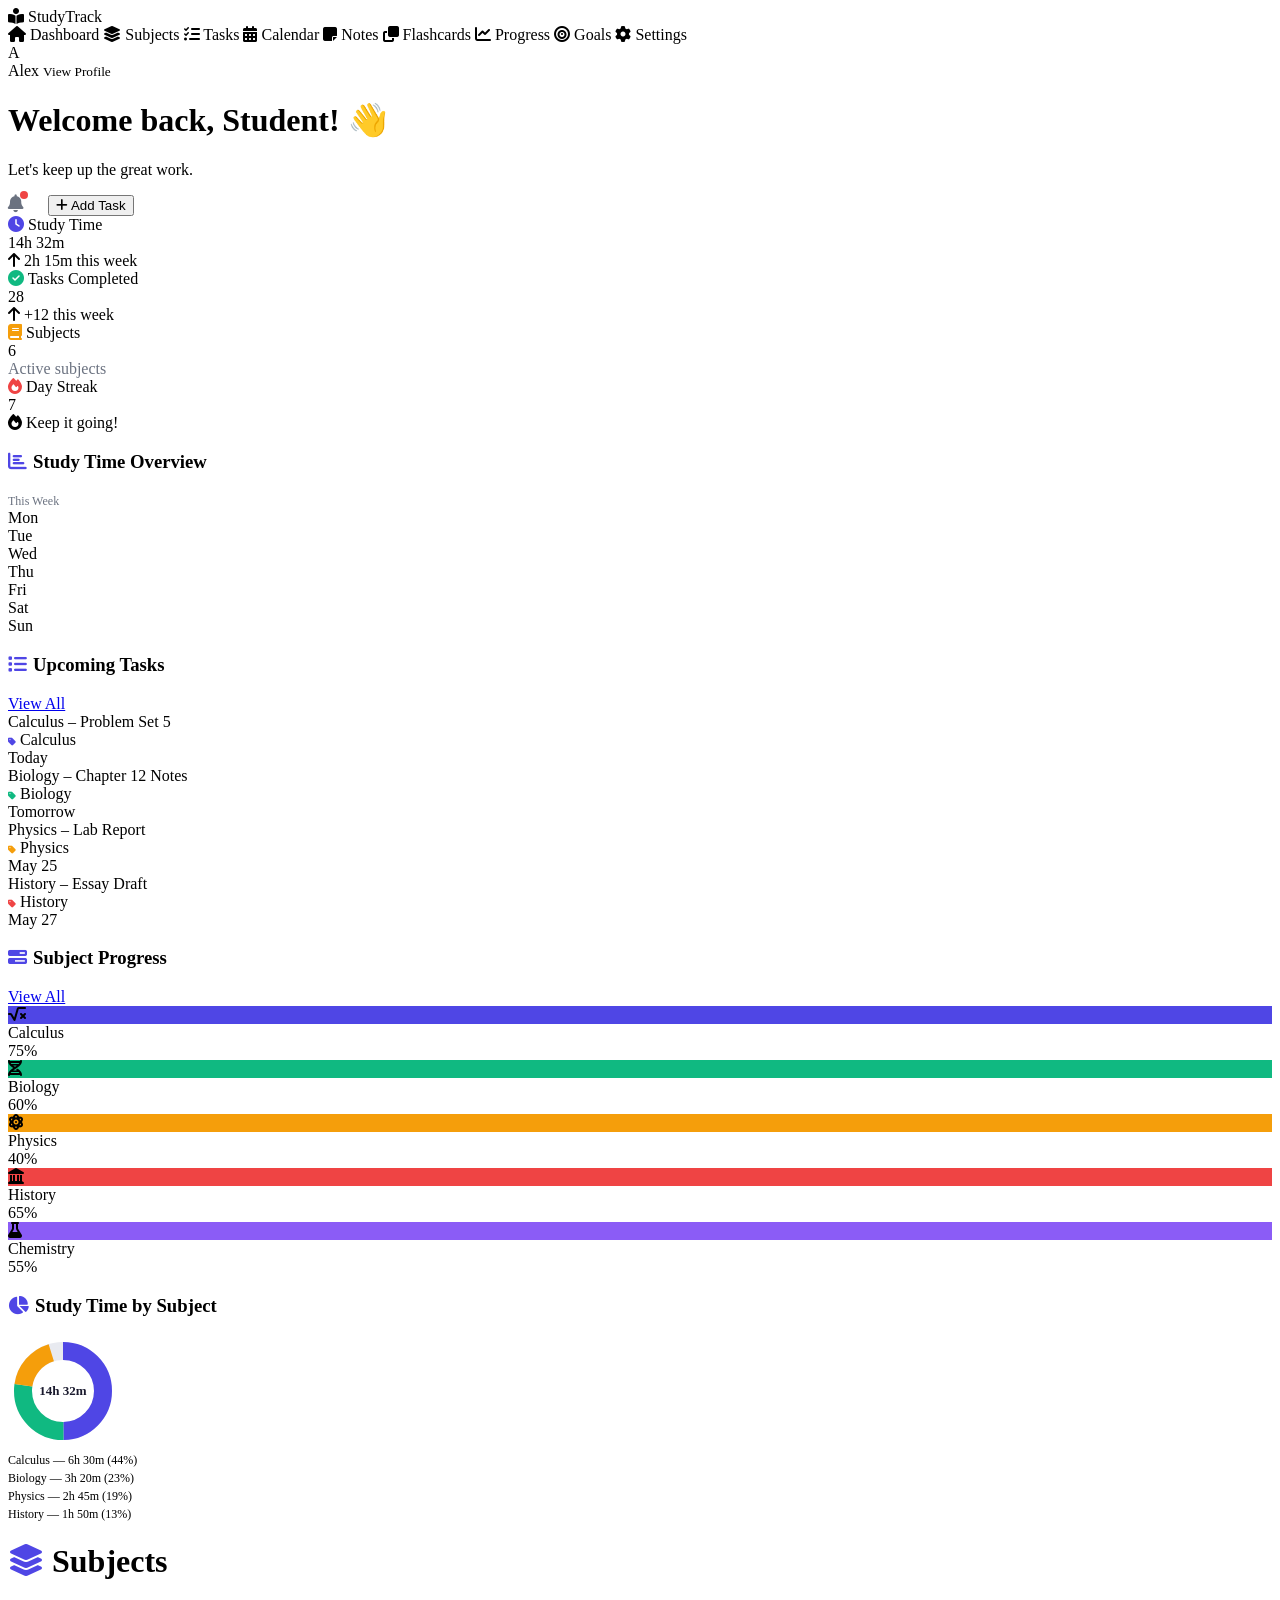
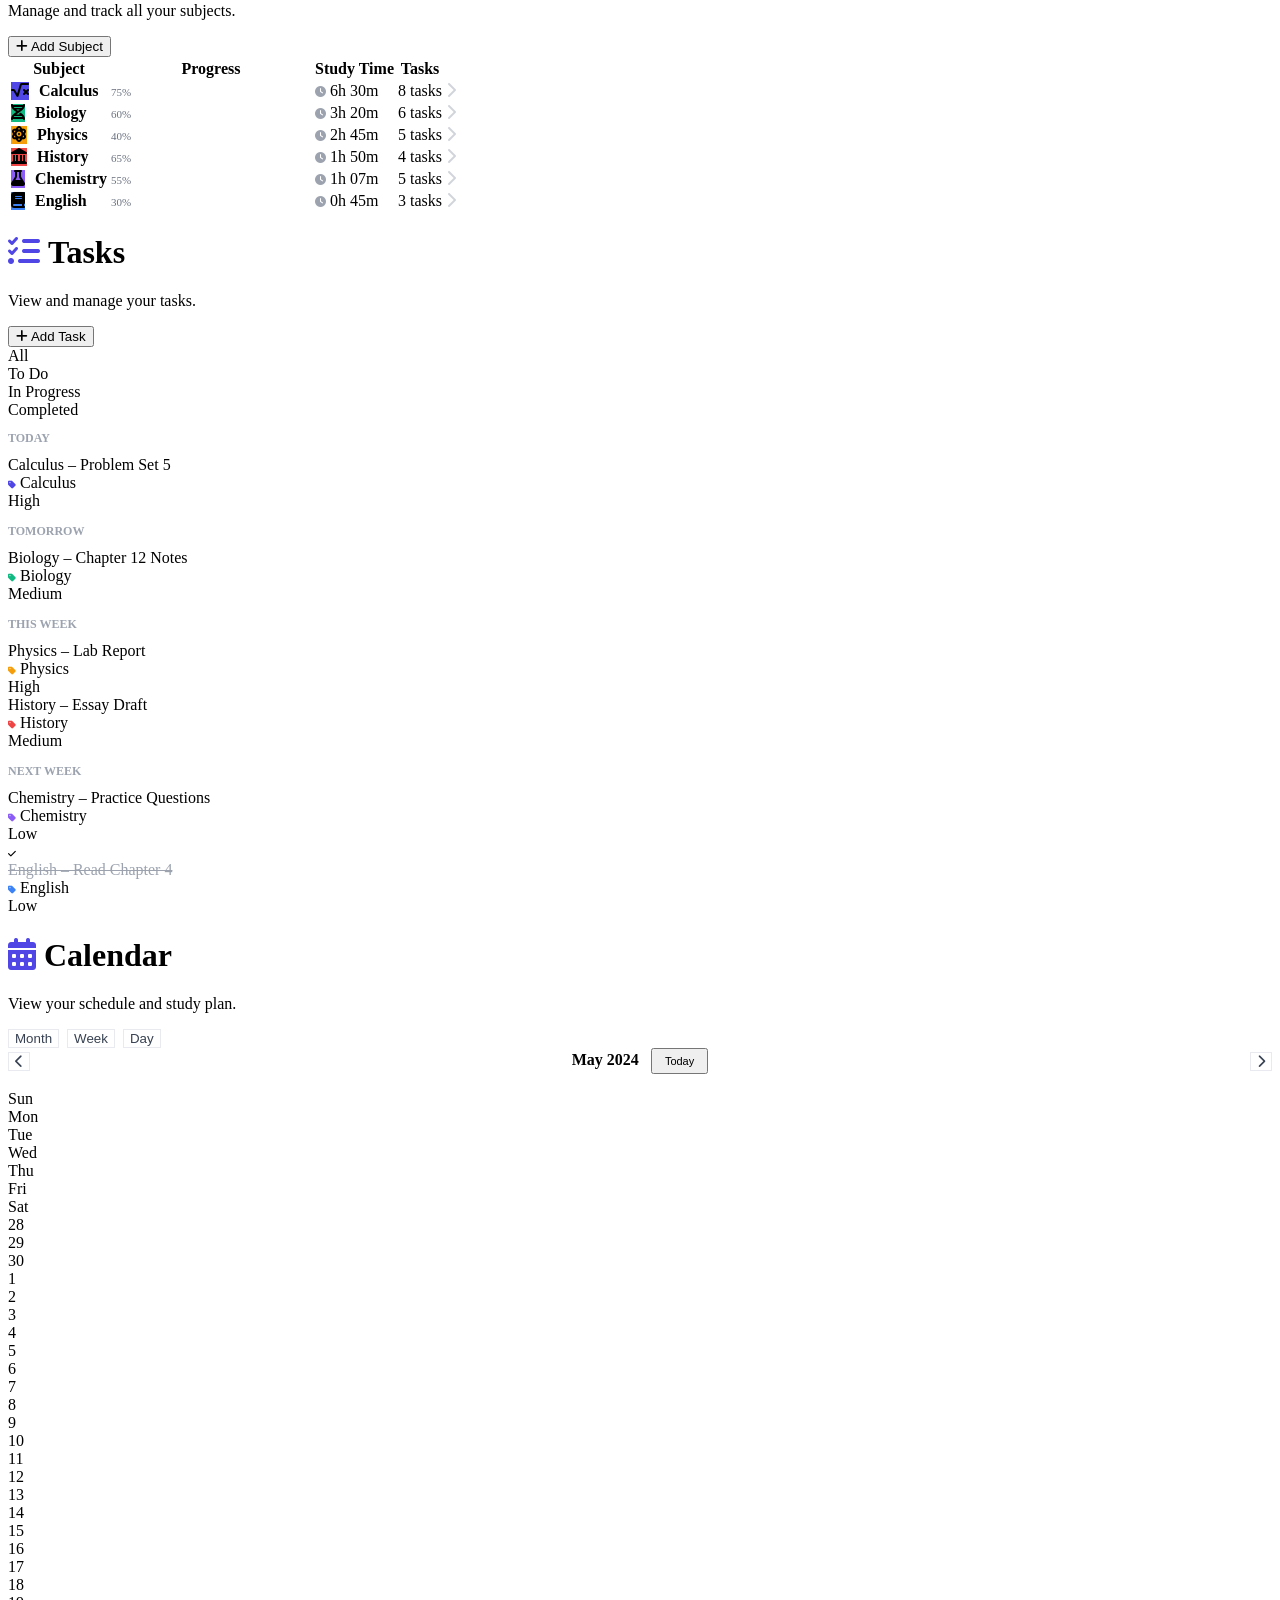
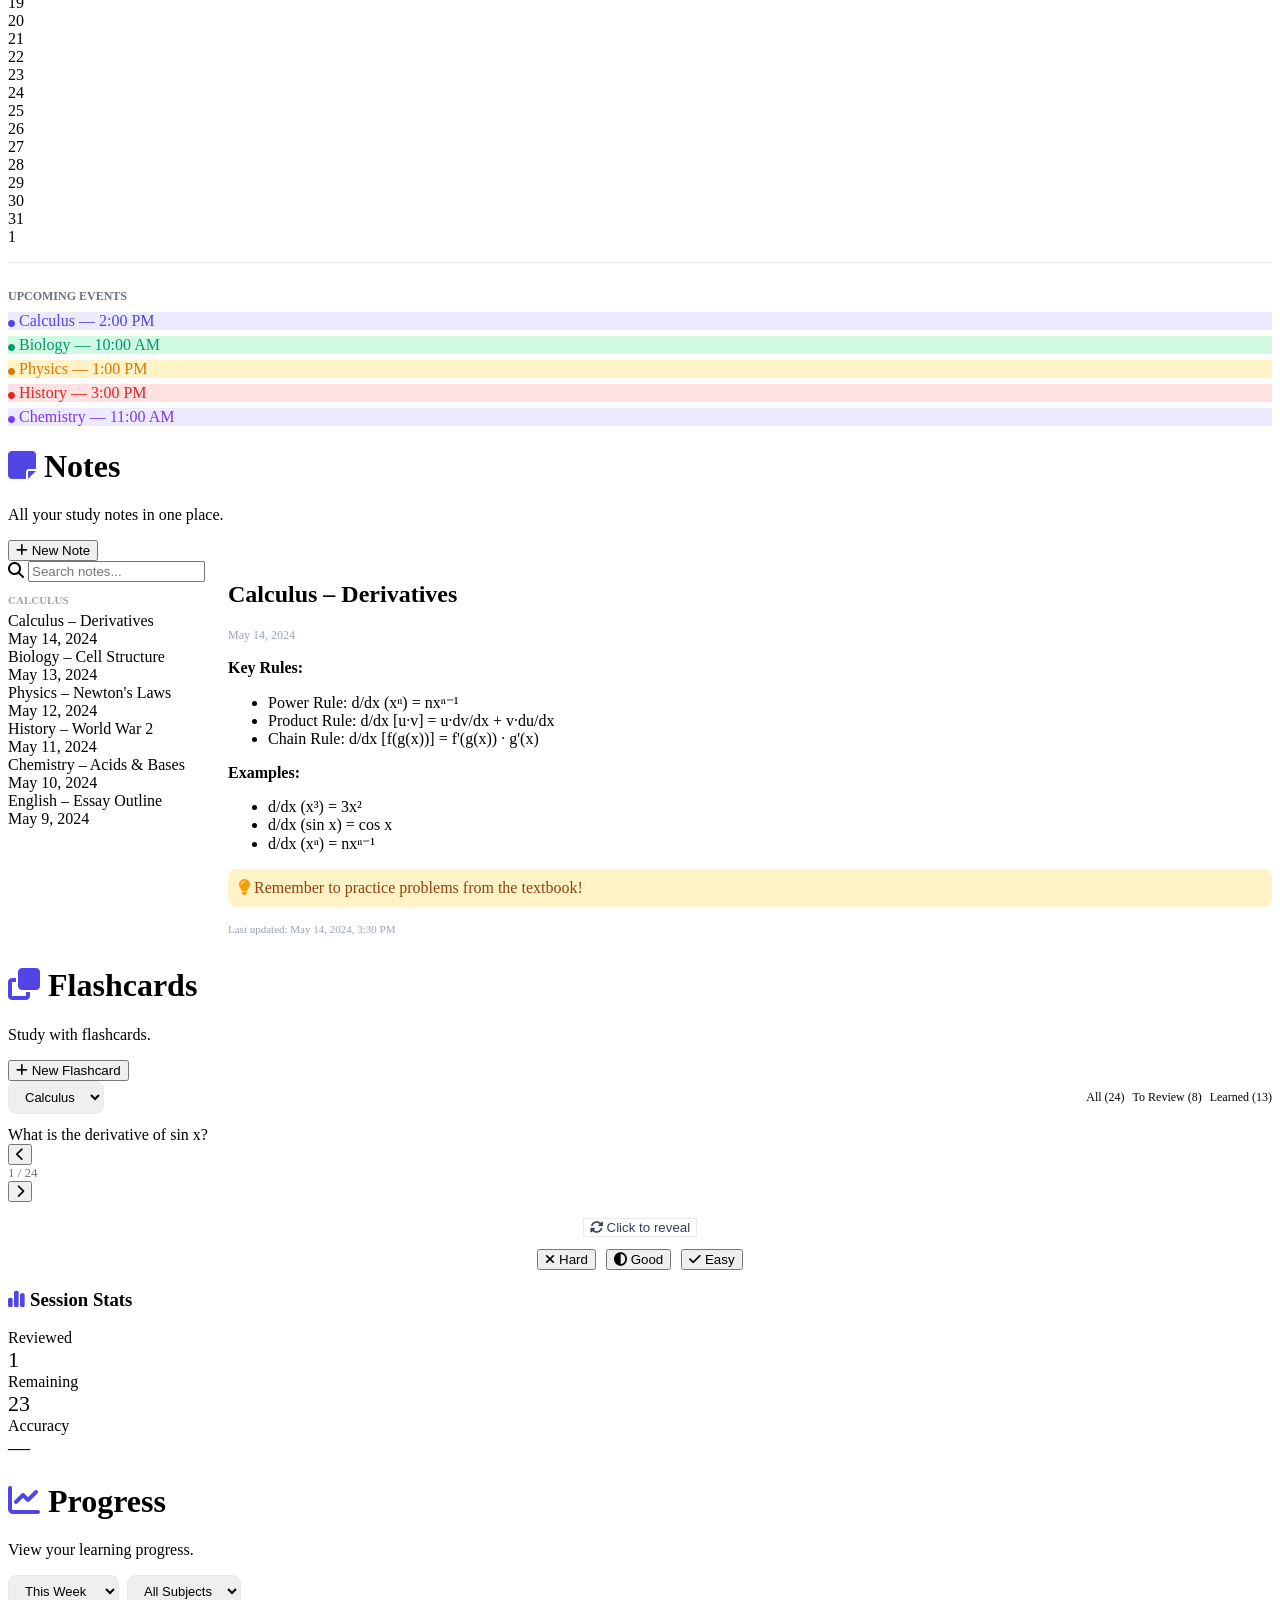
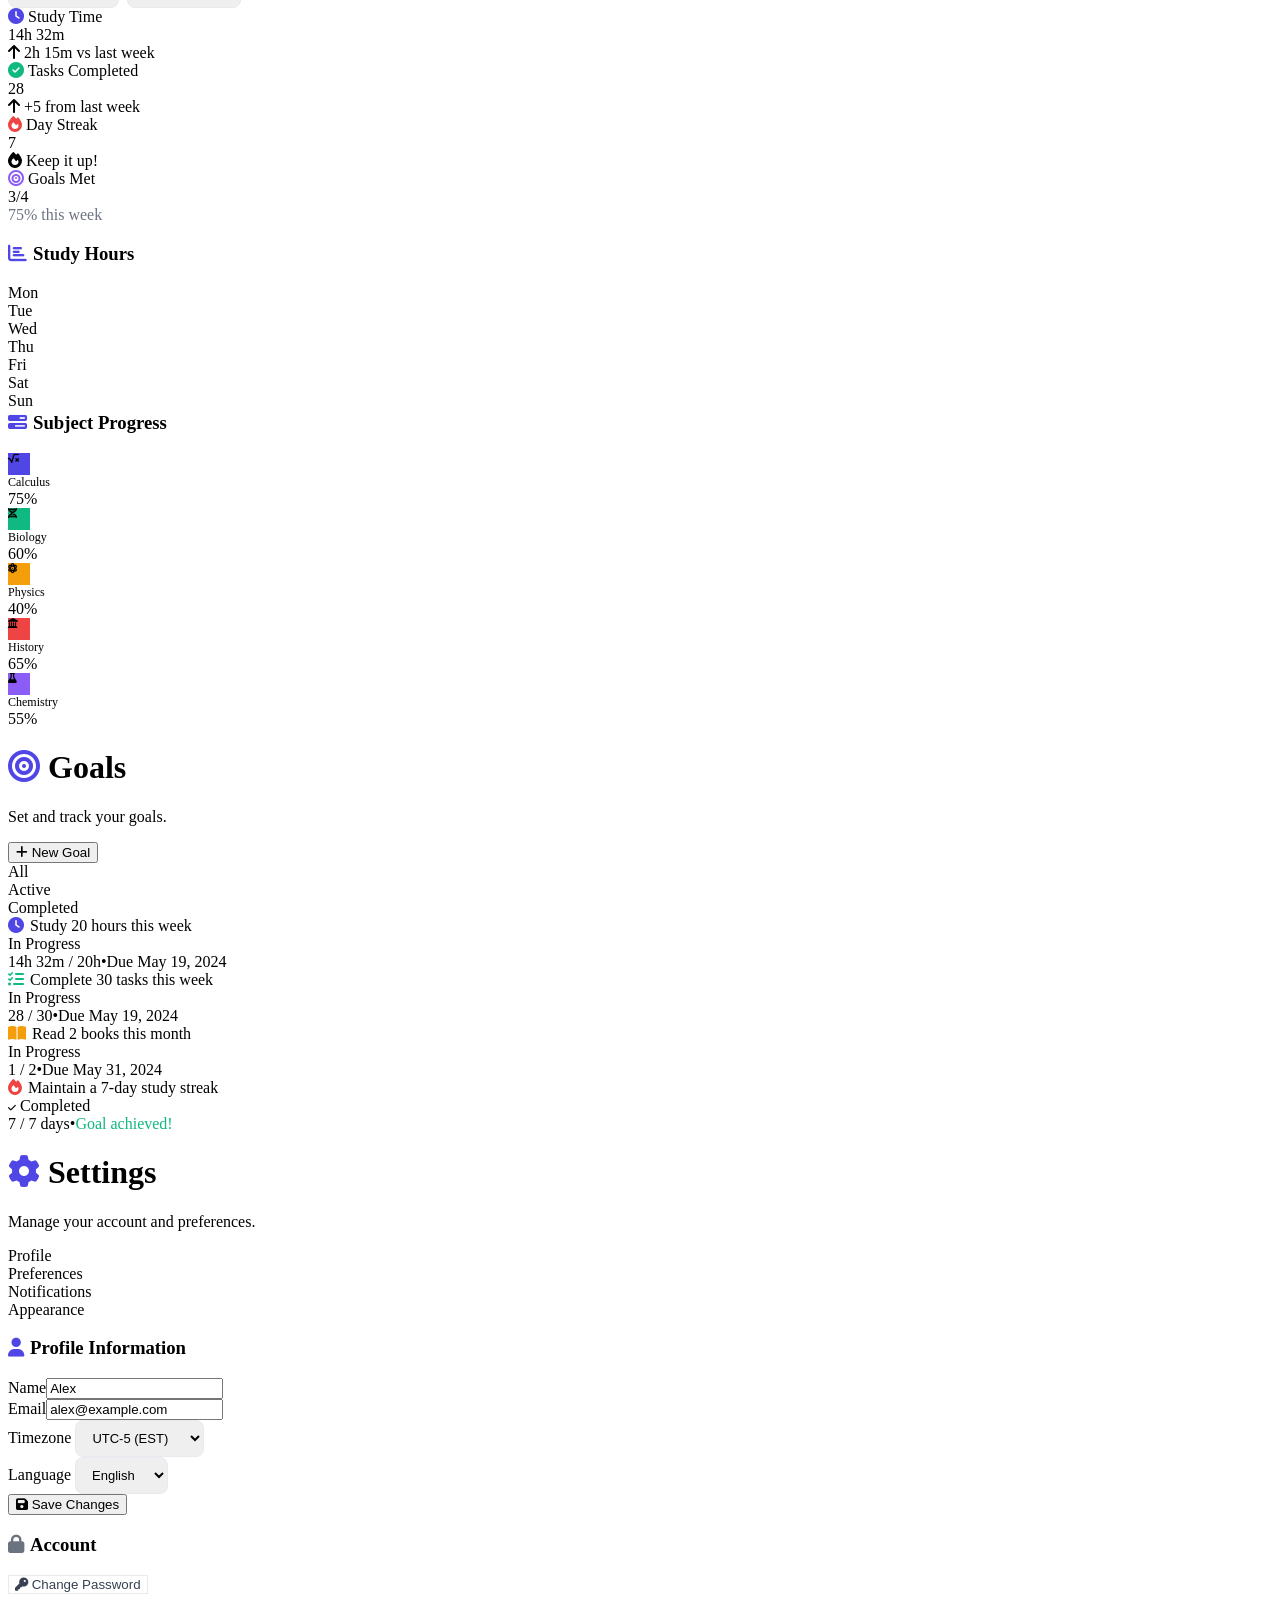
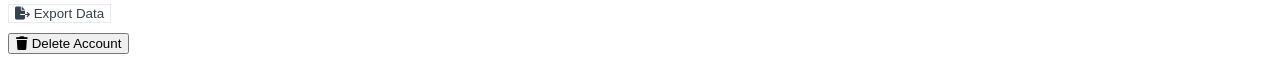
==== index.html @ cc3f5186 "added some new files" ====
<!DOCTYPE html>

<html lang="en">

<head>

    <meta charset="UTF-8">

    <meta name="viewport" content="width=device-width, initial-scale=1.0">

    <title>Document</title>
    <link rel="stylesheet" href="css/style.css">
    <link rel="stylesheet" href="https://cdnjs.cloudflare.com/ajax/libs/font-awesome/6.5.0/css/all.min.css">
</head>
<body>



<!-- Sidebar -->
<aside class="sidebar">
  <div class="logo">
    <i class="fas fa-book-open-reader"></i>
    <span>StudyTrack</span>
  </div>
  <a class="nav-item active" onclick="showPage('dashboard')"><i class="fas fa-house"></i> Dashboard</a>
  <a class="nav-item" onclick="showPage('subjects')"><i class="fas fa-layer-group"></i> Subjects</a>
  <a class="nav-item" onclick="showPage('tasks')"><i class="fas fa-list-check"></i> Tasks</a>
  <a class="nav-item" onclick="showPage('calendar')"><i class="fas fa-calendar-days"></i> Calendar</a>
  <a class="nav-item" onclick="showPage('notes')"><i class="fas fa-note-sticky"></i> Notes</a>
  <a class="nav-item" onclick="showPage('flashcards')"><i class="fas fa-clone"></i> Flashcards</a>
  <a class="nav-item" onclick="showPage('progress')"><i class="fas fa-chart-line"></i> Progress</a>
  <a class="nav-item" onclick="showPage('goals')"><i class="fas fa-bullseye"></i> Goals</a>
  <a class="nav-item" onclick="showPage('settings')"><i class="fas fa-gear"></i> Settings</a>
  <div class="sidebar-bottom">
    <div class="avatar">A</div>
    <div class="avatar-info">
      <span>Alex</span>
      <small>View Profile</small>
    </div>
  </div>
</aside>

<!-- Main Content -->
<main class="main">

  <!-- DASHBOARD -->
  <div class="page active" id="page-dashboard">
    <div class="page-header">
      <div>
        <h1>Welcome back, Student! 👋</h1>
        <p>Let's keep up the great work.</p>
      </div>
      <div style="display:flex;gap:8px">
        <div style="position:relative;cursor:pointer">
          <i class="fas fa-bell" style="font-size:18px;color:#6b7280"></i>
          <span style="position:absolute;top:-4px;right:-4px;width:8px;height:8px;background:#ef4444;border-radius:50%"></span>
        </div>
        &nbsp;&nbsp;
        <button class="btn btn-primary"><i class="fas fa-plus"></i> Add Task</button>
      </div>
    </div>

    <div class="stats-row">
      <div class="stat-card">
        <div class="label"><i class="fas fa-clock" style="color:#4f46e5"></i> Study Time</div>
        <div class="value">14h 32m</div>
        <div class="sub"><i class="fas fa-arrow-up"></i> 2h 15m this week</div>
      </div>
      <div class="stat-card">
        <div class="label"><i class="fas fa-circle-check" style="color:#10b981"></i> Tasks Completed</div>
        <div class="value">28</div>
        <div class="sub"><i class="fas fa-arrow-up"></i> +12 this week</div>
      </div>
      <div class="stat-card">
        <div class="label"><i class="fas fa-book" style="color:#f59e0b"></i> Subjects</div>
        <div class="value">6</div>
        <div class="sub" style="color:#6b7280">Active subjects</div>
      </div>
      <div class="stat-card">
        <div class="label"><i class="fas fa-fire" style="color:#ef4444"></i> Day Streak</div>
        <div class="value">7</div>
        <div class="sub fire"><i class="fas fa-fire"></i> Keep it going!</div>
      </div>
    </div>

    <div class="grid-2">
      <div class="card">
        <div class="card-header">
          <h3><i class="fas fa-chart-bar" style="color:#4f46e5;margin-right:6px"></i>Study Time Overview</h3>
          <span style="font-size:12px;color:#6b7280">This Week</span>
        </div>
        <div class="bar-chart">
          <div class="bar-wrap"><div class="bar" style="height:55%"></div><span class="bar-label">Mon</span></div>
          <div class="bar-wrap"><div class="bar" style="height:40%"></div><span class="bar-label">Tue</span></div>
          <div class="bar-wrap"><div class="bar" style="height:75%"></div><span class="bar-label">Wed</span></div>
          <div class="bar-wrap"><div class="bar active" style="height:90%"></div><span class="bar-label">Thu</span></div>
          <div class="bar-wrap"><div class="bar" style="height:35%"></div><span class="bar-label">Fri</span></div>
          <div class="bar-wrap"><div class="bar" style="height:10%"></div><span class="bar-label">Sat</span></div>
          <div class="bar-wrap"><div class="bar" style="height:10%"></div><span class="bar-label">Sun</span></div>
        </div>
      </div>
      <div class="card">
        <div class="card-header">
          <h3><i class="fas fa-list" style="color:#4f46e5;margin-right:6px"></i>Upcoming Tasks</h3>
          <a href="#">View All</a>
        </div>
        <div class="task-item">
          <div class="task-check"></div>
          <div class="task-info"><div class="title">Calculus – Problem Set 5</div><div class="meta"><i class="fas fa-tag" style="color:#4f46e5;font-size:9px"></i> Calculus</div></div>
          <span class="badge badge-red">Today</span>
        </div>
        <div class="task-item">
          <div class="task-check"></div>
          <div class="task-info"><div class="title">Biology – Chapter 12 Notes</div><div class="meta"><i class="fas fa-tag" style="color:#10b981;font-size:9px"></i> Biology</div></div>
          <span class="badge badge-gray">Tomorrow</span>
        </div>
        <div class="task-item">
          <div class="task-check"></div>
          <div class="task-info"><div class="title">Physics – Lab Report</div><div class="meta"><i class="fas fa-tag" style="color:#f59e0b;font-size:9px"></i> Physics</div></div>
          <span class="badge badge-gray">May 25</span>
        </div>
        <div class="task-item">
          <div class="task-check"></div>
          <div class="task-info"><div class="title">History – Essay Draft</div><div class="meta"><i class="fas fa-tag" style="color:#ef4444;font-size:9px"></i> History</div></div>
          <span class="badge badge-gray">May 27</span>
        </div>
      </div>
    </div>

    <div class="grid-2">
      <div class="card">
        <div class="card-header">
          <h3><i class="fas fa-bars-progress" style="color:#4f46e5;margin-right:6px"></i>Subject Progress</h3>
          <a href="#">View All</a>
        </div>
        <div class="progress-item">
          <div class="subject-icon" style="background:#4f46e5"><i class="fas fa-square-root-variable"></i></div>
          <div class="progress-info">
            <div class="name">Calculus</div>
            <div class="progress-bar"><div class="progress-fill" style="width:75%;background:#4f46e5"></div></div>
          </div>
          <span class="progress-pct">75%</span>
        </div>
        <div class="progress-item">
          <div class="subject-icon" style="background:#10b981"><i class="fas fa-dna"></i></div>
          <div class="progress-info">
            <div class="name">Biology</div>
            <div class="progress-bar"><div class="progress-fill" style="width:60%;background:#10b981"></div></div>
          </div>
          <span class="progress-pct">60%</span>
        </div>
        <div class="progress-item">
          <div class="subject-icon" style="background:#f59e0b"><i class="fas fa-atom"></i></div>
          <div class="progress-info">
            <div class="name">Physics</div>
            <div class="progress-bar"><div class="progress-fill" style="width:40%;background:#f59e0b"></div></div>
          </div>
          <span class="progress-pct">40%</span>
        </div>
        <div class="progress-item">
          <div class="subject-icon" style="background:#ef4444"><i class="fas fa-landmark"></i></div>
          <div class="progress-info">
            <div class="name">History</div>
            <div class="progress-bar"><div class="progress-fill" style="width:65%;background:#ef4444"></div></div>
          </div>
          <span class="progress-pct">65%</span>
        </div>
        <div class="progress-item">
          <div class="subject-icon" style="background:#8b5cf6"><i class="fas fa-flask"></i></div>
          <div class="progress-info">
            <div class="name">Chemistry</div>
            <div class="progress-bar"><div class="progress-fill" style="width:55%;background:#8b5cf6"></div></div>
          </div>
          <span class="progress-pct">55%</span>
        </div>
      </div>
      <div class="card">
        <div class="card-header">
          <h3><i class="fas fa-chart-pie" style="color:#4f46e5;margin-right:6px"></i>Study Time by Subject</h3>
        </div>
        <div class="donut-wrap">
          <svg class="donut-svg" width="110" height="110" viewBox="0 0 110 110">
            <circle cx="55" cy="55" r="40" fill="none" stroke="#e8eaf0" stroke-width="18"/>
            <circle cx="55" cy="55" r="40" fill="none" stroke="#4f46e5" stroke-width="18" stroke-dasharray="188 251" stroke-dashoffset="63" transform="rotate(-90 55 55)"/>
            <circle cx="55" cy="55" r="40" fill="none" stroke="#10b981" stroke-width="18" stroke-dasharray="69 251" stroke-dashoffset="-125" transform="rotate(-90 55 55)"/>
            <circle cx="55" cy="55" r="40" fill="none" stroke="#f59e0b" stroke-width="18" stroke-dasharray="45 251" stroke-dashoffset="-194" transform="rotate(-90 55 55)"/>
            <text x="55" y="59" text-anchor="middle" font-size="13" font-weight="700" fill="#1a1a2e">14h 32m</text>
          </svg>
          <div class="donut-legend">
            <div class="donut-legend-item"><div class="dot" style="background:#4f46e5"></div><span style="font-size:12px">Calculus — 6h 30m (44%)</span></div>
            <div class="donut-legend-item"><div class="dot" style="background:#10b981"></div><span style="font-size:12px">Biology — 3h 20m (23%)</span></div>
            <div class="donut-legend-item"><div class="dot" style="background:#f59e0b"></div><span style="font-size:12px">Physics — 2h 45m (19%)</span></div>
            <div class="donut-legend-item"><div class="dot" style="background:#ef4444"></div><span style="font-size:12px">History — 1h 50m (13%)</span></div>
          </div>
        </div>
      </div>
    </div>
  </div>

  <!-- SUBJECTS -->
  <div class="page" id="page-subjects">
    <div class="page-header">
      <div><h1><i class="fas fa-layer-group" style="color:#4f46e5;margin-right:8px"></i>Subjects</h1><p>Manage and track all your subjects.</p></div>
      <button class="btn btn-primary"><i class="fas fa-plus"></i> Add Subject</button>
    </div>
    <div class="card">
      <table class="subjects-table">
        <thead>
          <tr><th>Subject</th><th>Progress</th><th>Study Time</th><th>Tasks</th><th></th></tr>
        </thead>
        <tbody>
          <tr>
            <td><div style="display:flex;align-items:center;gap:10px"><div class="subject-icon" style="background:#4f46e5"><i class="fas fa-square-root-variable"></i></div><strong>Calculus</strong></div></td>
            <td style="width:200px"><div class="progress-bar" style="margin-top:0"><div class="progress-fill" style="width:75%;background:#4f46e5"></div></div><span style="font-size:11px;color:#6b7280">75%</span></td>
            <td><i class="fas fa-clock" style="color:#9ca3af;font-size:11px"></i> 6h 30m</td>
            <td>8 tasks</td>
            <td><i class="fas fa-chevron-right" style="color:#d1d5db"></i></td>
          </tr>
          <tr>
            <td><div style="display:flex;align-items:center;gap:10px"><div class="subject-icon" style="background:#10b981"><i class="fas fa-dna"></i></div><strong>Biology</strong></div></td>
            <td><div class="progress-bar"><div class="progress-fill" style="width:60%;background:#10b981"></div></div><span style="font-size:11px;color:#6b7280">60%</span></td>
            <td><i class="fas fa-clock" style="color:#9ca3af;font-size:11px"></i> 3h 20m</td>
            <td>6 tasks</td>
            <td><i class="fas fa-chevron-right" style="color:#d1d5db"></i></td>
          </tr>
          <tr>
            <td><div style="display:flex;align-items:center;gap:10px"><div class="subject-icon" style="background:#f59e0b"><i class="fas fa-atom"></i></div><strong>Physics</strong></div></td>
            <td><div class="progress-bar"><div class="progress-fill" style="width:40%;background:#f59e0b"></div></div><span style="font-size:11px;color:#6b7280">40%</span></td>
            <td><i class="fas fa-clock" style="color:#9ca3af;font-size:11px"></i> 2h 45m</td>
            <td>5 tasks</td>
            <td><i class="fas fa-chevron-right" style="color:#d1d5db"></i></td>
          </tr>
          <tr>
            <td><div style="display:flex;align-items:center;gap:10px"><div class="subject-icon" style="background:#ef4444"><i class="fas fa-landmark"></i></div><strong>History</strong></div></td>
            <td><div class="progress-bar"><div class="progress-fill" style="width:65%;background:#ef4444"></div></div><span style="font-size:11px;color:#6b7280">65%</span></td>
            <td><i class="fas fa-clock" style="color:#9ca3af;font-size:11px"></i> 1h 50m</td>
            <td>4 tasks</td>
            <td><i class="fas fa-chevron-right" style="color:#d1d5db"></i></td>
          </tr>
          <tr>
            <td><div style="display:flex;align-items:center;gap:10px"><div class="subject-icon" style="background:#8b5cf6"><i class="fas fa-flask"></i></div><strong>Chemistry</strong></div></td>
            <td><div class="progress-bar"><div class="progress-fill" style="width:55%;background:#8b5cf6"></div></div><span style="font-size:11px;color:#6b7280">55%</span></td>
            <td><i class="fas fa-clock" style="color:#9ca3af;font-size:11px"></i> 1h 07m</td>
            <td>5 tasks</td>
            <td><i class="fas fa-chevron-right" style="color:#d1d5db"></i></td>
          </tr>
          <tr>
            <td><div style="display:flex;align-items:center;gap:10px"><div class="subject-icon" style="background:#3b82f6"><i class="fas fa-book"></i></div><strong>English</strong></div></td>
            <td><div class="progress-bar"><div class="progress-fill" style="width:30%;background:#3b82f6"></div></div><span style="font-size:11px;color:#6b7280">30%</span></td>
            <td><i class="fas fa-clock" style="color:#9ca3af;font-size:11px"></i> 0h 45m</td>
            <td>3 tasks</td>
            <td><i class="fas fa-chevron-right" style="color:#d1d5db"></i></td>
          </tr>
        </tbody>
      </table>
    </div>
  </div>

  <!-- TASKS -->
  <div class="page" id="page-tasks">
    <div class="page-header">
      <div><h1><i class="fas fa-list-check" style="color:#4f46e5;margin-right:8px"></i>Tasks</h1><p>View and manage your tasks.</p></div>
      <button class="btn btn-primary"><i class="fas fa-plus"></i> Add Task</button>
    </div>
    <div class="tabs">
      <div class="tab active">All</div>
      <div class="tab">To Do</div>
      <div class="tab">In Progress</div>
      <div class="tab">Completed</div>
    </div>
    <div class="card">
      <p style="font-size:12px;color:#9ca3af;font-weight:600;margin-bottom:10px">TODAY</p>
      <div class="task-item">
        <div class="task-check"></div>
        <div class="task-info"><div class="title">Calculus – Problem Set 5</div><div class="meta"><i class="fas fa-tag" style="color:#4f46e5;font-size:9px"></i> Calculus</div></div>
        <span class="badge badge-red">High</span>
      </div>
      <p style="font-size:12px;color:#9ca3af;font-weight:600;margin:14px 0 10px">TOMORROW</p>
      <div class="task-item">
        <div class="task-check"></div>
        <div class="task-info"><div class="title">Biology – Chapter 12 Notes</div><div class="meta"><i class="fas fa-tag" style="color:#10b981;font-size:9px"></i> Biology</div></div>
        <span class="badge badge-yellow">Medium</span>
      </div>
      <p style="font-size:12px;color:#9ca3af;font-weight:600;margin:14px 0 10px">THIS WEEK</p>
      <div class="task-item">
        <div class="task-check"></div>
        <div class="task-info"><div class="title">Physics – Lab Report</div><div class="meta"><i class="fas fa-tag" style="color:#f59e0b;font-size:9px"></i> Physics</div></div>
        <span class="badge badge-red">High</span>
      </div>
      <div class="task-item">
        <div class="task-check"></div>
        <div class="task-info"><div class="title">History – Essay Draft</div><div class="meta"><i class="fas fa-tag" style="color:#ef4444;font-size:9px"></i> History</div></div>
        <span class="badge badge-yellow">Medium</span>
      </div>
      <p style="font-size:12px;color:#9ca3af;font-weight:600;margin:14px 0 10px">NEXT WEEK</p>
      <div class="task-item">
        <div class="task-check"></div>
        <div class="task-info"><div class="title">Chemistry – Practice Questions</div><div class="meta"><i class="fas fa-tag" style="color:#8b5cf6;font-size:9px"></i> Chemistry</div></div>
        <span class="badge badge-gray">Low</span>
      </div>
      <div class="task-item">
        <div class="task-check done"><i class="fas fa-check" style="font-size:9px"></i></div>
        <div class="task-info"><div class="title" style="text-decoration:line-through;color:#9ca3af">English – Read Chapter 4</div><div class="meta"><i class="fas fa-tag" style="color:#3b82f6;font-size:9px"></i> English</div></div>
        <span class="badge badge-gray">Low</span>
      </div>
    </div>
  </div>

  <!-- CALENDAR -->
  <div class="page" id="page-calendar">
    <div class="page-header">
      <div><h1><i class="fas fa-calendar-days" style="color:#4f46e5;margin-right:8px"></i>Calendar</h1><p>View your schedule and study plan.</p></div>
      <div style="display:flex;gap:8px">
        <button class="btn" style="border:1px solid #e8eaf0;background:#fff;color:#374151">Month</button>
        <button class="btn" style="border:1px solid #e8eaf0;background:#fff;color:#374151">Week</button>
        <button class="btn" style="border:1px solid #e8eaf0;background:#fff;color:#374151">Day</button>
      </div>
    </div>
    <div class="card">
      <div style="display:flex;justify-content:space-between;align-items:center;margin-bottom:16px">
        <button class="btn" style="border:1px solid #e8eaf0;background:#fff;color:#374151"><i class="fas fa-chevron-left"></i></button>
        <strong>May 2024 &nbsp;&nbsp;<button class="btn btn-primary" style="font-size:11px;padding:5px 12px">Today</button></strong>
        <button class="btn" style="border:1px solid #e8eaf0;background:#fff;color:#374151"><i class="fas fa-chevron-right"></i></button>
      </div>
      <div class="cal-grid">
        <div class="cal-day-name">Sun</div><div class="cal-day-name">Mon</div><div class="cal-day-name">Tue</div>
        <div class="cal-day-name">Wed</div><div class="cal-day-name">Thu</div><div class="cal-day-name">Fri</div><div class="cal-day-name">Sat</div>

        <div class="cal-day muted">28</div><div class="cal-day muted">29</div><div class="cal-day muted">30</div>
        <div class="cal-day">1</div><div class="cal-day">2</div><div class="cal-day">3</div><div class="cal-day">4</div>

        <div class="cal-day">5</div>
        <div class="cal-day has-event">6<div class="event-dot"></div></div>
        <div class="cal-day">7</div><div class="cal-day">8</div>
        <div class="cal-day has-event">9<div class="event-dot"></div></div>
        <div class="cal-day">10</div><div class="cal-day">11</div>

        <div class="cal-day">12</div><div class="cal-day">13</div><div class="cal-day">14</div>
        <div class="cal-day">15</div>
        <div class="cal-day today">16</div>
        <div class="cal-day">17</div><div class="cal-day">18</div>

        <div class="cal-day has-event">19<div class="event-dot"></div></div>
        <div class="cal-day">20</div><div class="cal-day">21</div>
        <div class="cal-day has-event">22<div class="event-dot"></div></div>
        <div class="cal-day">23</div>
        <div class="cal-day has-event">24<div class="event-dot"></div></div>
        <div class="cal-day">25</div>

        <div class="cal-day">26</div><div class="cal-day">27</div><div class="cal-day">28</div>
        <div class="cal-day">29</div><div class="cal-day">30</div><div class="cal-day">31</div>
        <div class="cal-day muted">1</div>
      </div>
      <div style="margin-top:16px;border-top:1px solid #e8eaf0;padding-top:14px">
        <p style="font-size:12px;font-weight:600;color:#6b7280;margin-bottom:8px">UPCOMING EVENTS</p>
        <div style="display:flex;flex-direction:column;gap:6px">
          <div class="cal-event-chip" style="background:#ede9fe;color:#4f46e5"><i class="fas fa-circle" style="font-size:7px"></i> Calculus — 2:00 PM</div>
          <div class="cal-event-chip" style="background:#d1fae5;color:#059669"><i class="fas fa-circle" style="font-size:7px"></i> Biology — 10:00 AM</div>
          <div class="cal-event-chip" style="background:#fef3c7;color:#d97706"><i class="fas fa-circle" style="font-size:7px"></i> Physics — 1:00 PM</div>
          <div class="cal-event-chip" style="background:#fee2e2;color:#dc2626"><i class="fas fa-circle" style="font-size:7px"></i> History — 3:00 PM</div>
          <div class="cal-event-chip" style="background:#ede9fe;color:#7c3aed"><i class="fas fa-circle" style="font-size:7px"></i> Chemistry — 11:00 AM</div>
        </div>
      </div>
    </div>
  </div>

  <!-- NOTES -->
  <div class="page" id="page-notes">
    <div class="page-header">
      <div><h1><i class="fas fa-note-sticky" style="color:#4f46e5;margin-right:8px"></i>Notes</h1><p>All your study notes in one place.</p></div>
      <button class="btn btn-primary"><i class="fas fa-plus"></i> New Note</button>
    </div>
    <div class="card" style="display:grid;grid-template-columns:220px 1fr;gap:0">
      <div class="notes-list">
        <div class="search-bar" style="margin-bottom:12px">
          <i class="fas fa-search"></i>
          <input placeholder="Search notes...">
        </div>
        <div style="font-size:11px;color:#9ca3af;font-weight:600;margin-bottom:6px;text-transform:uppercase">Calculus</div>
        <div class="note-item active">
          <div class="note-title">Calculus – Derivatives</div>
          <div class="note-date">May 14, 2024</div>
        </div>
        <div class="note-item">
          <div class="note-title">Biology – Cell Structure</div>
          <div class="note-date">May 13, 2024</div>
        </div>
        <div class="note-item">
          <div class="note-title">Physics – Newton's Laws</div>
          <div class="note-date">May 12, 2024</div>
        </div>
        <div class="note-item">
          <div class="note-title">History – World War 2</div>
          <div class="note-date">May 11, 2024</div>
        </div>
        <div class="note-item">
          <div class="note-title">Chemistry – Acids & Bases</div>
          <div class="note-date">May 10, 2024</div>
        </div>
        <div class="note-item">
          <div class="note-title">English – Essay Outline</div>
          <div class="note-date">May 9, 2024</div>
        </div>
      </div>
      <div class="note-content">
        <h2>Calculus – Derivatives</h2>
        <p style="font-size:12px;color:#9ca3af;margin-bottom:12px">May 14, 2024</p>
        <p><strong>Key Rules:</strong></p>
        <ul>
          <li>Power Rule: d/dx (xⁿ) = nxⁿ⁻¹</li>
          <li>Product Rule: d/dx [u·v] = u·dv/dx + v·du/dx</li>
          <li>Chain Rule: d/dx [f(g(x))] = f'(g(x)) · g'(x)</li>
        </ul>
        <p style="margin-top:10px"><strong>Examples:</strong></p>
        <ul>
          <li>d/dx (x³) = 3x²</li>
          <li>d/dx (sin x) = cos x</li>
          <li>d/dx (xⁿ) = nxⁿ⁻¹</li>
        </ul>
        <p style="margin-top:12px;background:#fef3c7;padding:10px;border-radius:8px;color:#92400e"><i class="fas fa-lightbulb" style="color:#f59e0b"></i> Remember to practice problems from the textbook!</p>
        <p style="font-size:11px;color:#9ca3af;margin-top:14px">Last updated: May 14, 2024, 3:30 PM</p>
      </div>
    </div>
  </div>

  <!-- FLASHCARDS -->
  <div class="page" id="page-flashcards">
    <div class="page-header">
      <div><h1><i class="fas fa-clone" style="color:#4f46e5;margin-right:8px"></i>Flashcards</h1><p>Study with flashcards.</p></div>
      <button class="btn btn-primary"><i class="fas fa-plus"></i> New Flashcard</button>
    </div>
    <div class="grid-2">
      <div>
        <div style="display:flex;justify-content:space-between;align-items:center;margin-bottom:12px">
          <select style="padding:7px 12px;border:1px solid #e8eaf0;border-radius:8px;font-size:13px;outline:none">
            <option>Calculus</option>
            <option>Biology</option>
            <option>Physics</option>
          </select>
          <div style="display:flex;gap:8px;font-size:12px">
            <span class="badge badge-blue">All (24)</span>
            <span class="badge badge-gray">To Review (8)</span>
            <span class="badge badge-green">Learned (13)</span>
          </div>
        </div>
        <div class="flashcard" id="fc-front">
          <div class="question">What is the derivative of sin x?</div>
        </div>
        <div class="fc-controls">
          <button class="fc-btn" onclick="prevCard()"><i class="fas fa-chevron-left"></i></button>
          <div style="font-size:13px;color:#6b7280">1 / 24</div>
          <div class="progress-bar" style="flex:1;margin:0 12px">
            <div class="progress-fill" style="width:4%;background:#4f46e5"></div>
          </div>
          <button class="fc-btn" onclick="nextCard()"><i class="fas fa-chevron-right"></i></button>
        </div>
        <div style="display:flex;justify-content:center;margin-top:16px">
          <button class="btn" style="border:1px solid #e8eaf0;background:#fff;color:#374151" onclick="flipCard()">
            <i class="fas fa-rotate"></i> Click to reveal
          </button>
        </div>
        <div style="display:flex;justify-content:center;gap:10px;margin-top:12px">
          <button class="fc-rating fc-hard"><i class="fas fa-xmark"></i> Hard</button>
          <button class="fc-rating fc-good"><i class="fas fa-circle-half-stroke"></i> Good</button>
          <button class="fc-rating fc-easy"><i class="fas fa-check"></i> Easy</button>
        </div>
      </div>
      <div class="card">
        <div class="card-header"><h3><i class="fas fa-chart-simple" style="color:#4f46e5;margin-right:6px"></i>Session Stats</h3></div>
        <div class="stats-row" style="grid-template-columns:repeat(3,1fr);gap:10px">
          <div class="stat-card"><div class="label">Reviewed</div><div class="value" style="font-size:22px">1</div></div>
          <div class="stat-card"><div class="label">Remaining</div><div class="value" style="font-size:22px">23</div></div>
          <div class="stat-card"><div class="label">Accuracy</div><div class="value" style="font-size:22px">—</div></div>
        </div>
      </div>
    </div>
  </div>

  <!-- PROGRESS -->
  <div class="page" id="page-progress">
    <div class="page-header">
      <div><h1><i class="fas fa-chart-line" style="color:#4f46e5;margin-right:8px"></i>Progress</h1><p>View your learning progress.</p></div>
      <div style="display:flex;gap:8px">
        <select style="padding:7px 12px;border:1px solid #e8eaf0;border-radius:8px;font-size:13px;outline:none"><option>This Week</option><option>This Month</option></select>
        <select style="padding:7px 12px;border:1px solid #e8eaf0;border-radius:8px;font-size:13px;outline:none"><option>All Subjects</option><option>Calculus</option></select>
      </div>
    </div>
    <div class="stats-row">
      <div class="stat-card"><div class="label"><i class="fas fa-clock" style="color:#4f46e5"></i> Study Time</div><div class="value">14h 32m</div><div class="sub"><i class="fas fa-arrow-up"></i> 2h 15m vs last week</div></div>
      <div class="stat-card"><div class="label"><i class="fas fa-circle-check" style="color:#10b981"></i> Tasks Completed</div><div class="value">28</div><div class="sub"><i class="fas fa-arrow-up"></i> +5 from last week</div></div>
      <div class="stat-card"><div class="label"><i class="fas fa-fire" style="color:#ef4444"></i> Day Streak</div><div class="value">7</div><div class="sub fire"><i class="fas fa-fire"></i> Keep it up!</div></div>
      <div class="stat-card"><div class="label"><i class="fas fa-bullseye" style="color:#8b5cf6"></i> Goals Met</div><div class="value">3/4</div><div class="sub" style="color:#6b7280">75% this week</div></div>
    </div>
    <div class="grid-2">
      <div class="card">
        <div class="card-header"><h3><i class="fas fa-chart-bar" style="color:#4f46e5;margin-right:6px"></i>Study Hours</h3></div>
        <div class="bar-chart" style="height:110px">
          <div class="bar-wrap"><div class="bar" style="height:50%"></div><span class="bar-label">Mon</span></div>
          <div class="bar-wrap"><div class="bar" style="height:38%"></div><span class="bar-label">Tue</span></div>
          <div class="bar-wrap"><div class="bar" style="height:72%"></div><span class="bar-label">Wed</span></div>
          <div class="bar-wrap"><div class="bar active" style="height:90%"></div><span class="bar-label">Thu</span></div>
          <div class="bar-wrap"><div class="bar" style="height:30%"></div><span class="bar-label">Fri</span></div>
          <div class="bar-wrap"><div class="bar" style="height:10%"></div><span class="bar-label">Sat</span></div>
          <div class="bar-wrap"><div class="bar" style="height:10%"></div><span class="bar-label">Sun</span></div>
        </div>
      </div>
      <div class="card">
        <div class="card-header"><h3><i class="fas fa-bars-progress" style="color:#4f46e5;margin-right:6px"></i>Subject Progress</h3></div>
        <div class="progress-item">
          <div class="subject-icon" style="background:#4f46e5;width:22px;height:22px;font-size:10px"><i class="fas fa-square-root-variable"></i></div>
          <div class="progress-info"><div class="name" style="font-size:12px">Calculus</div><div class="progress-bar"><div class="progress-fill" style="width:75%;background:#4f46e5"></div></div></div>
          <span class="progress-pct">75%</span>
        </div>
        <div class="progress-item">
          <div class="subject-icon" style="background:#10b981;width:22px;height:22px;font-size:10px"><i class="fas fa-dna"></i></div>
          <div class="progress-info"><div class="name" style="font-size:12px">Biology</div><div class="progress-bar"><div class="progress-fill" style="width:60%;background:#10b981"></div></div></div>
          <span class="progress-pct">60%</span>
        </div>
        <div class="progress-item">
          <div class="subject-icon" style="background:#f59e0b;width:22px;height:22px;font-size:10px"><i class="fas fa-atom"></i></div>
          <div class="progress-info"><div class="name" style="font-size:12px">Physics</div><div class="progress-bar"><div class="progress-fill" style="width:40%;background:#f59e0b"></div></div></div>
          <span class="progress-pct">40%</span>
        </div>
        <div class="progress-item">
          <div class="subject-icon" style="background:#ef4444;width:22px;height:22px;font-size:10px"><i class="fas fa-landmark"></i></div>
          <div class="progress-info"><div class="name" style="font-size:12px">History</div><div class="progress-bar"><div class="progress-fill" style="width:65%;background:#ef4444"></div></div></div>
          <span class="progress-pct">65%</span>
        </div>
        <div class="progress-item">
          <div class="subject-icon" style="background:#8b5cf6;width:22px;height:22px;font-size:10px"><i class="fas fa-flask"></i></div>
          <div class="progress-info"><div class="name" style="font-size:12px">Chemistry</div><div class="progress-bar"><div class="progress-fill" style="width:55%;background:#8b5cf6"></div></div></div>
          <span class="progress-pct">55%</span>
        </div>
      </div>
    </div>
  </div>

  <!-- GOALS -->
  <div class="page" id="page-goals">
    <div class="page-header">
      <div><h1><i class="fas fa-bullseye" style="color:#4f46e5;margin-right:8px"></i>Goals</h1><p>Set and track your goals.</p></div>
      <button class="btn btn-primary"><i class="fas fa-plus"></i> New Goal</button>
    </div>
    <div class="tabs">
      <div class="tab active">All</div>
      <div class="tab">Active</div>
      <div class="tab">Completed</div>
    </div>
    <div class="card">
      <div class="goal-item">
        <div class="goal-header">
          <div class="goal-title"><i class="fas fa-clock" style="color:#4f46e5;margin-right:6px"></i>Study 20 hours this week</div>
          <span class="badge badge-yellow">In Progress</span>
        </div>
        <div class="progress-bar"><div class="progress-fill" style="width:73%;background:#4f46e5"></div></div>
        <div class="goal-meta"><span>14h 32m / 20h</span><span>•</span><span>Due May 19, 2024</span></div>
      </div>
      <div class="goal-item">
        <div class="goal-header">
          <div class="goal-title"><i class="fas fa-list-check" style="color:#10b981;margin-right:6px"></i>Complete 30 tasks this week</div>
          <span class="badge badge-yellow">In Progress</span>
        </div>
        <div class="progress-bar"><div class="progress-fill" style="width:80%;background:#10b981"></div></div>
        <div class="goal-meta"><span>28 / 30</span><span>•</span><span>Due May 19, 2024</span></div>
      </div>
      <div class="goal-item">
        <div class="goal-header">
          <div class="goal-title"><i class="fas fa-book-open" style="color:#f59e0b;margin-right:6px"></i>Read 2 books this month</div>
          <span class="badge badge-yellow">In Progress</span>
        </div>
        <div class="progress-bar"><div class="progress-fill" style="width:50%;background:#f59e0b"></div></div>
        <div class="goal-meta"><span>1 / 2</span><span>•</span><span>Due May 31, 2024</span></div>
      </div>
      <div class="goal-item">
        <div class="goal-header">
          <div class="goal-title"><i class="fas fa-fire" style="color:#ef4444;margin-right:6px"></i>Maintain a 7-day study streak</div>
          <span class="badge badge-green"><i class="fas fa-check" style="font-size:9px"></i> Completed</span>
        </div>
        <div class="progress-bar"><div class="progress-fill" style="width:100%;background:#10b981"></div></div>
        <div class="goal-meta"><span>7 / 7 days</span><span>•</span><span style="color:#10b981">Goal achieved!</span></div>
      </div>
    </div>
  </div>

  <!-- SETTINGS -->
  <div class="page" id="page-settings">
    <div class="page-header">
      <div><h1><i class="fas fa-gear" style="color:#4f46e5;margin-right:8px"></i>Settings</h1><p>Manage your account and preferences.</p></div>
    </div>
    <div class="tabs">
      <div class="tab active">Profile</div>
      <div class="tab">Preferences</div>
      <div class="tab">Notifications</div>
      <div class="tab">Appearance</div>
    </div>
    <div class="card">
      <div class="settings-section">
        <h3><i class="fas fa-user" style="color:#4f46e5;margin-right:6px"></i>Profile Information</h3>
        <div class="form-row">
          <div class="form-group"><label>Name</label><input type="text" value="Alex"></div>
          <div class="form-group"><label>Email</label><input type="email" value="alex@example.com"></div>
        </div>
        <div class="form-row">
          <div class="form-group"><label>Timezone</label>
            <select style="padding:9px 12px;border:1px solid #e8eaf0;border-radius:8px;font-size:13px;outline:none">
              <option>UTC-5 (EST)</option><option>UTC+0 (GMT)</option><option>UTC+1 (CET)</option>
            </select>
          </div>
          <div class="form-group"><label>Language</label>
            <select style="padding:9px 12px;border:1px solid #e8eaf0;border-radius:8px;font-size:13px;outline:none">
              <option>English</option><option>Spanish</option><option>French</option>
            </select>
          </div>
        </div>
        <button class="btn btn-primary"><i class="fas fa-floppy-disk"></i> Save Changes</button>
      </div>
      <div class="settings-section">
        <h3><i class="fas fa-lock" style="color:#6b7280;margin-right:6px"></i>Account</h3>
        <div style="display:flex;flex-direction:column;gap:10px">
          <button class="btn" style="border:1px solid #e8eaf0;background:#fff;color:#374151;width:fit-content"><i class="fas fa-key"></i> Change Password</button>
          <button class="btn" style="border:1px solid #e8eaf0;background:#fff;color:#374151;width:fit-content"><i class="fas fa-file-export"></i> Export Data</button>
          <button class="btn btn-danger" style="width:fit-content"><i class="fas fa-trash"></i> Delete Account</button>
        </div>
      </div>
    </div>
  </div>

</main>











    
    <script src="js/scrpit.js"></script>
</body>
</html>
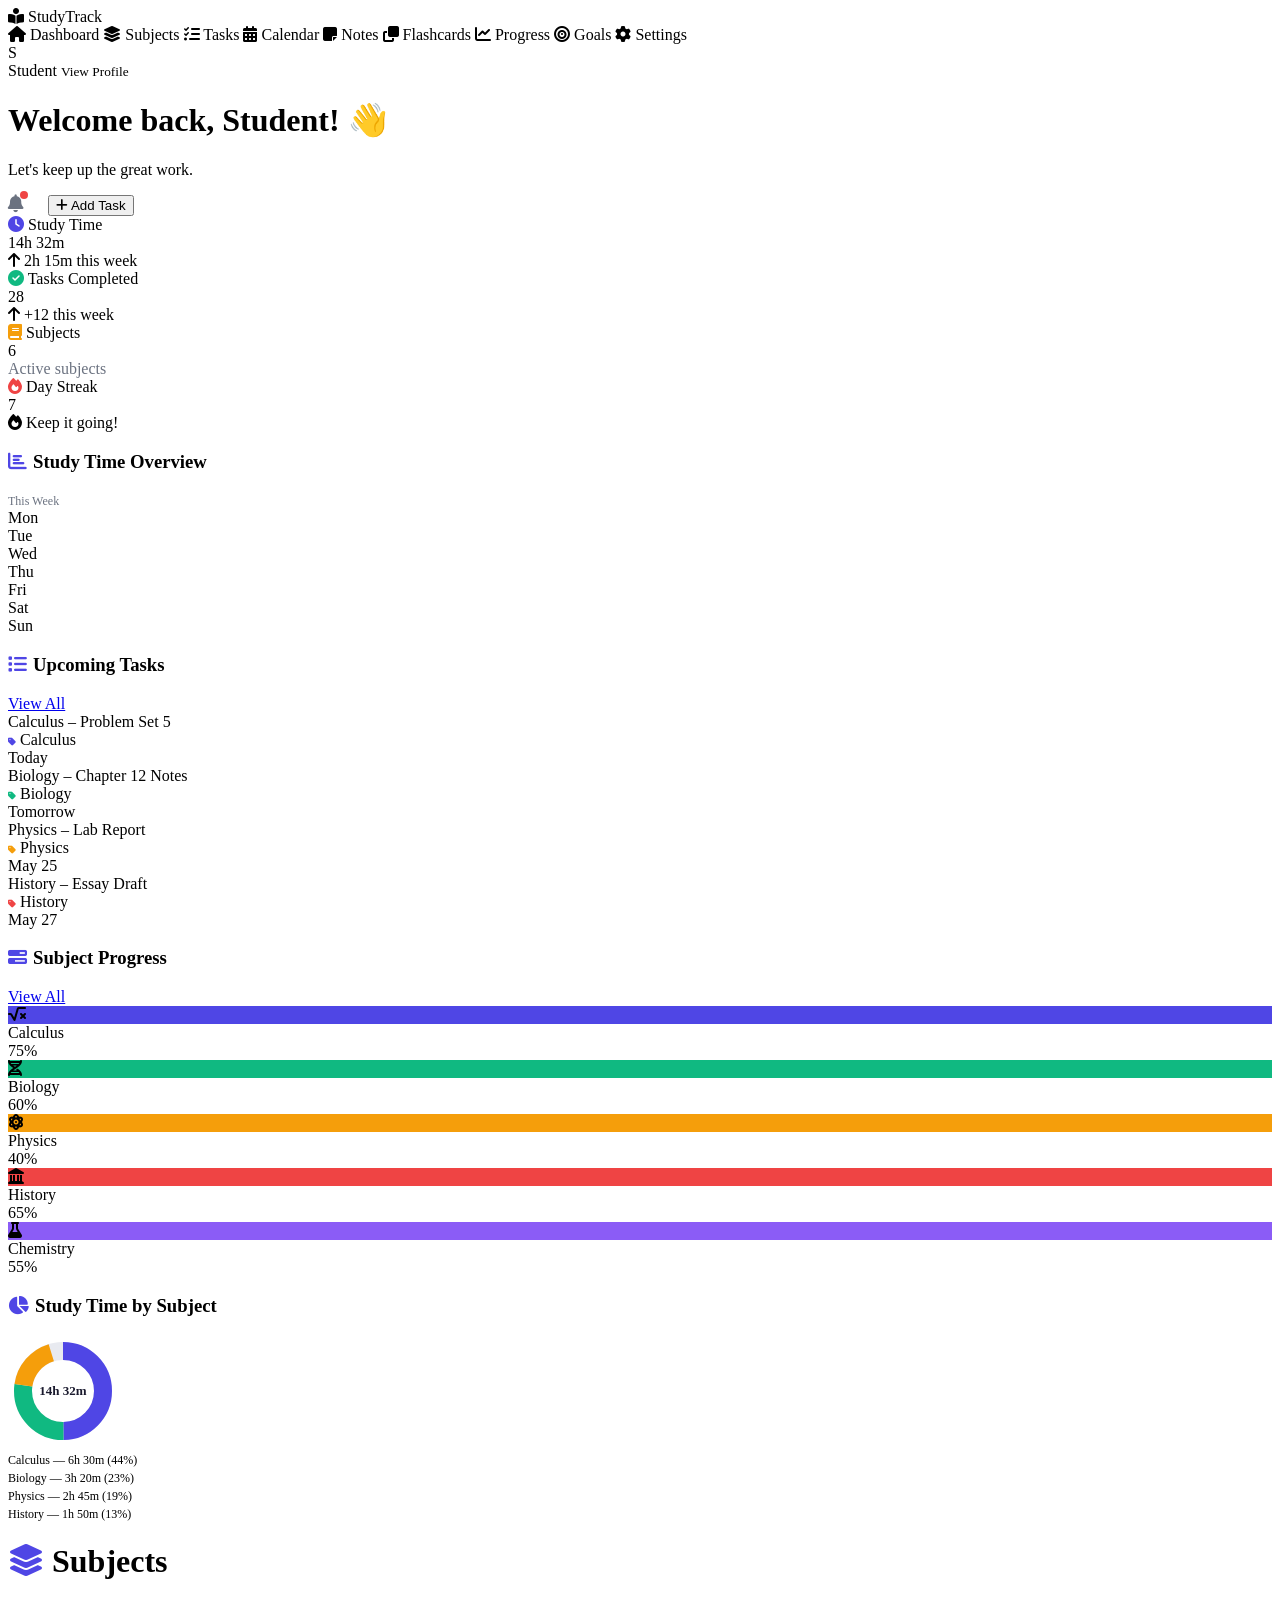
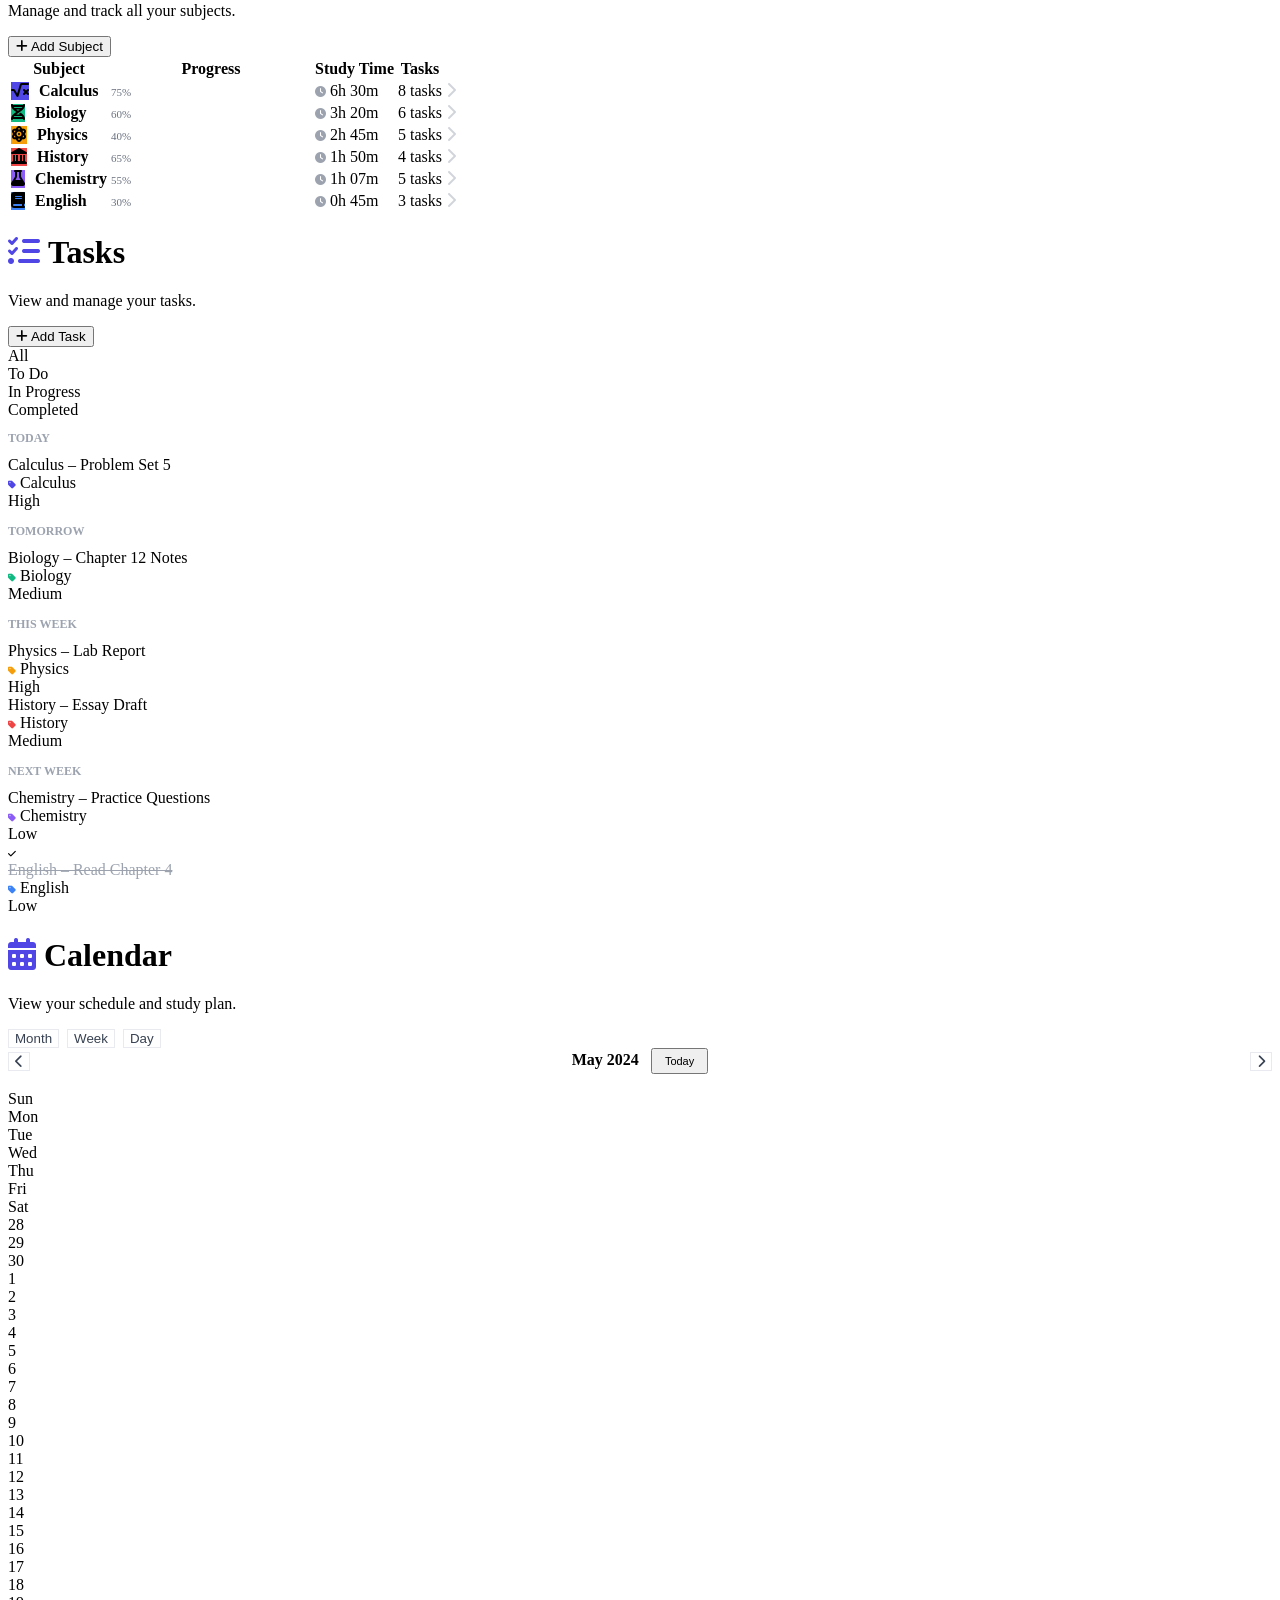
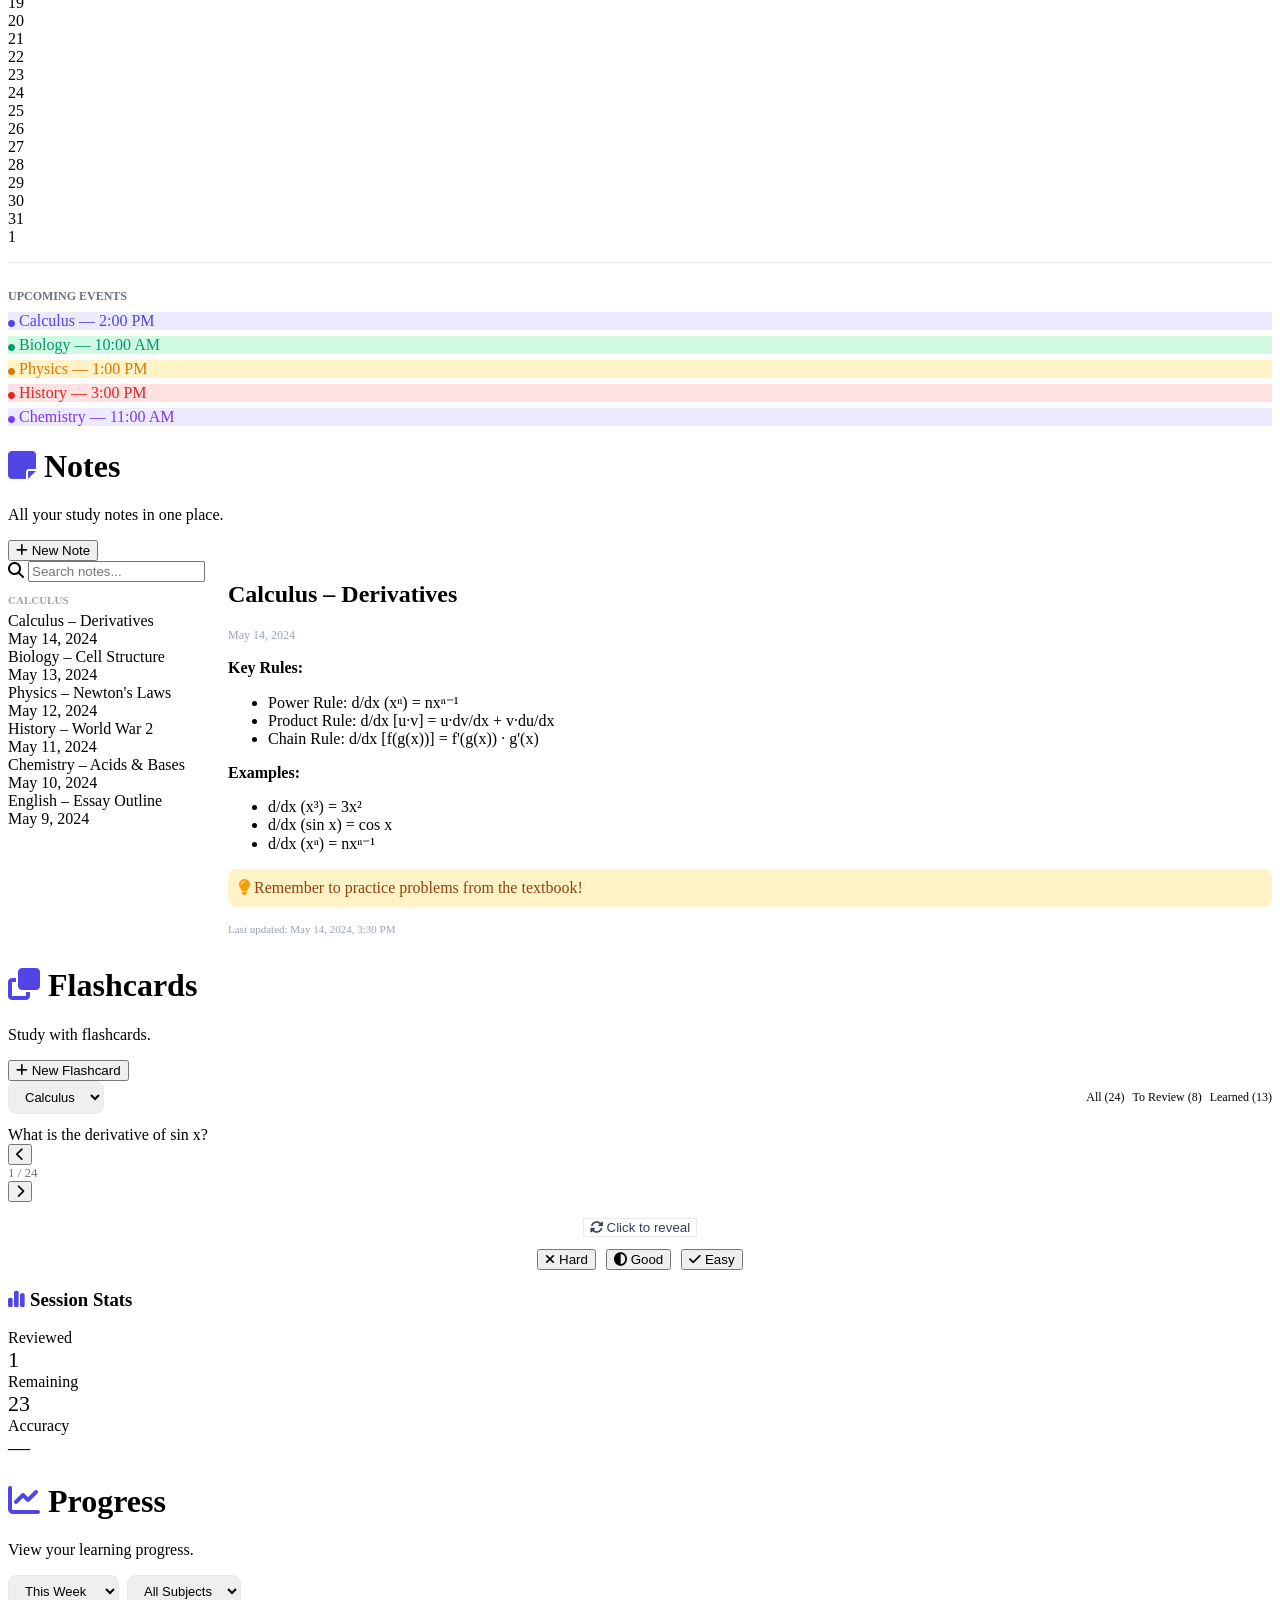
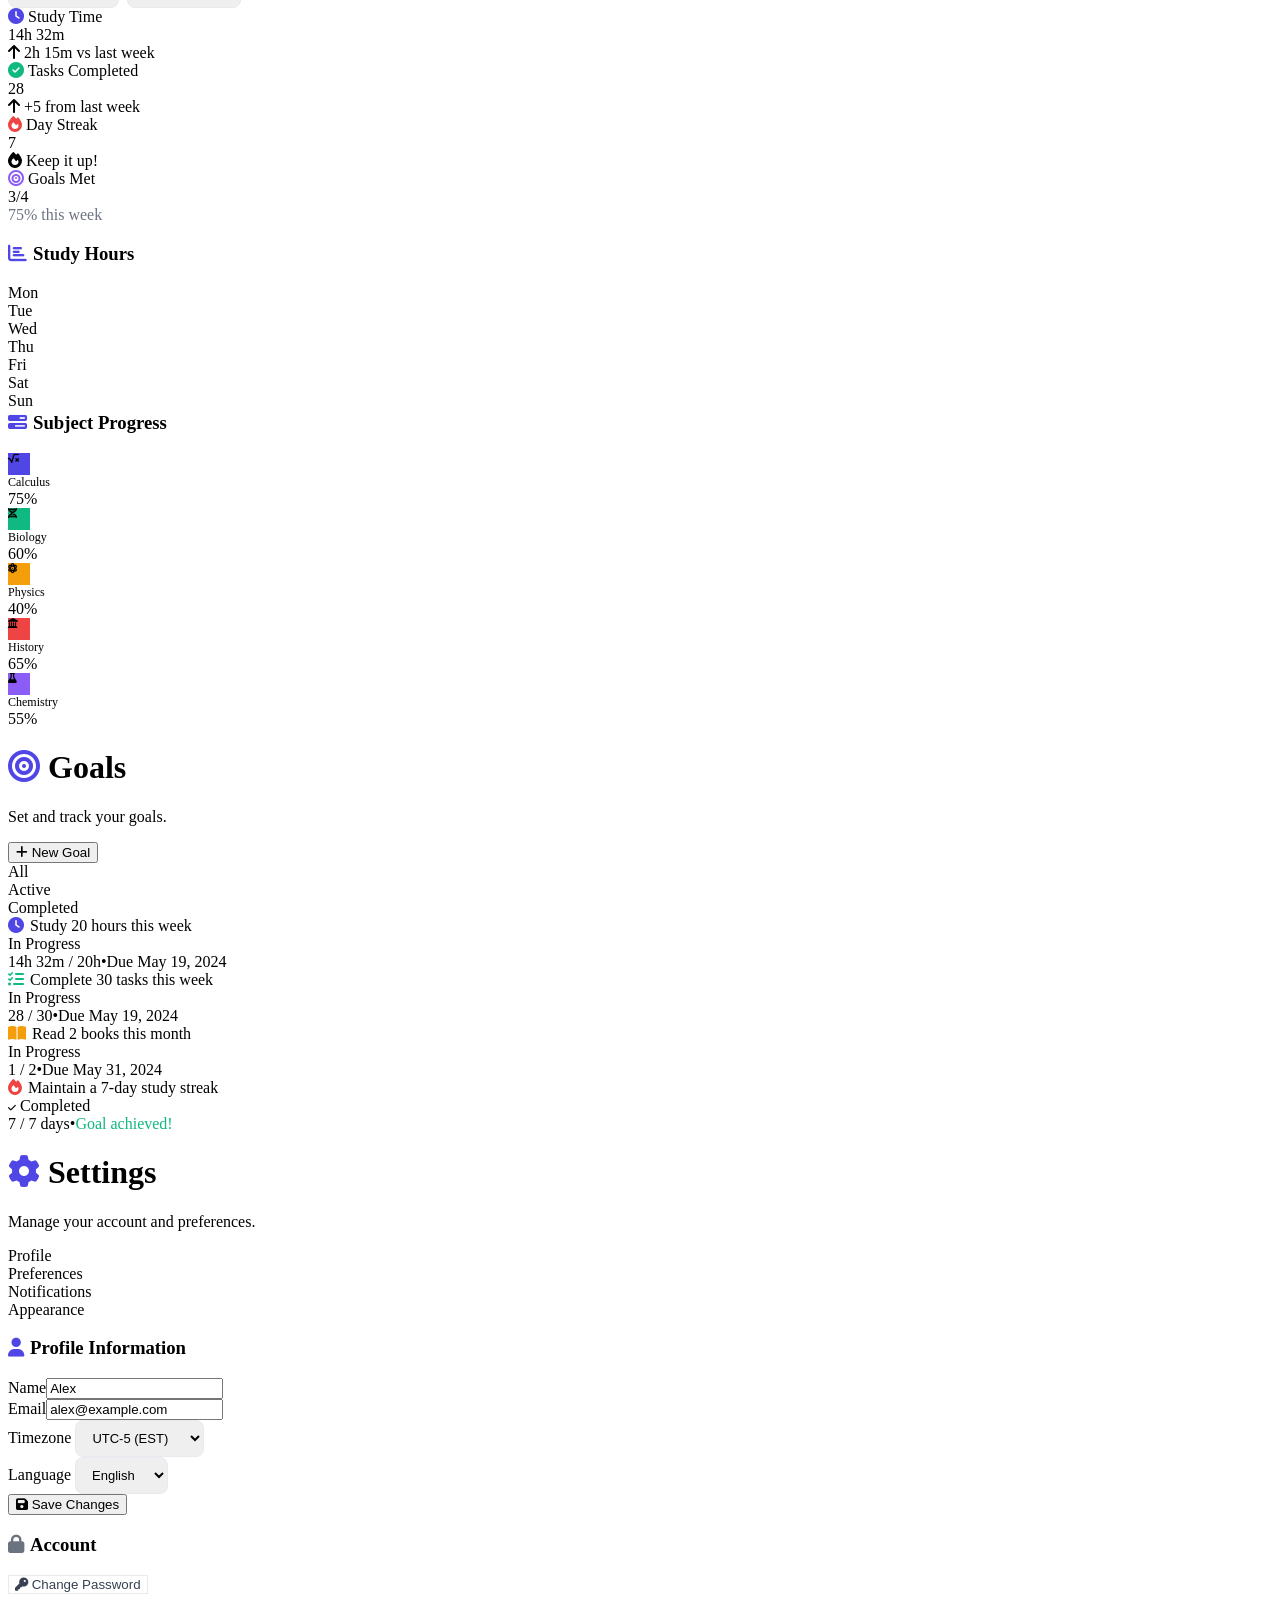
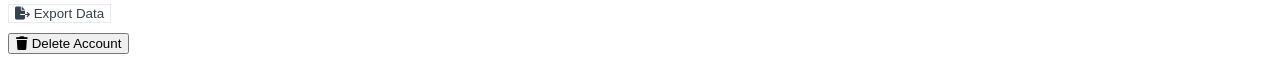
==== commit 8d9b11a6: "added some new files" ====
--- a/index.html
+++ b/index.html
@@ -32,9 +32,9 @@
   <a class="nav-item" onclick="showPage('goals')"><i class="fas fa-bullseye"></i> Goals</a>
   <a class="nav-item" onclick="showPage('settings')"><i class="fas fa-gear"></i> Settings</a>
   <div class="sidebar-bottom">
-    <div class="avatar">A</div>
+    <div class="avatar">S</div>
     <div class="avatar-info">
-      <span>Alex</span>
+      <span>Student</span>
       <small>View Profile</small>
     </div>
   </div>
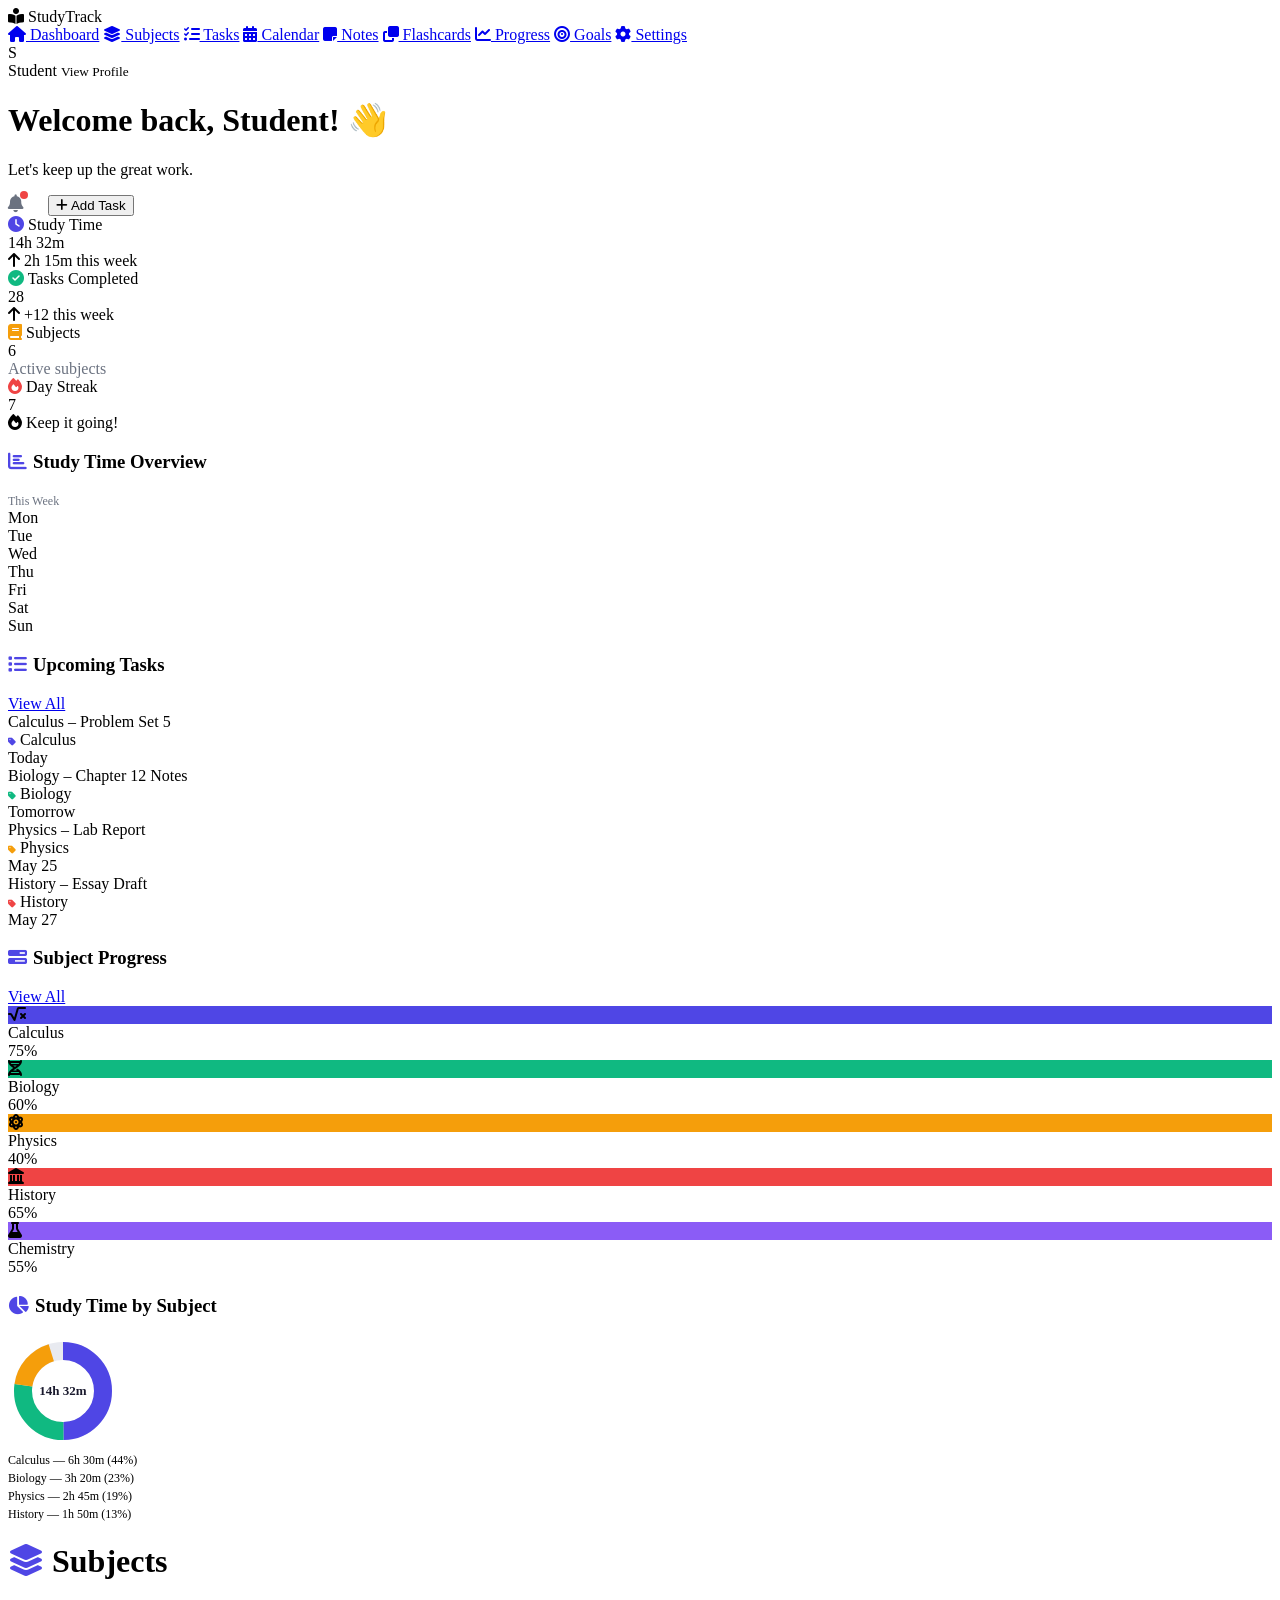
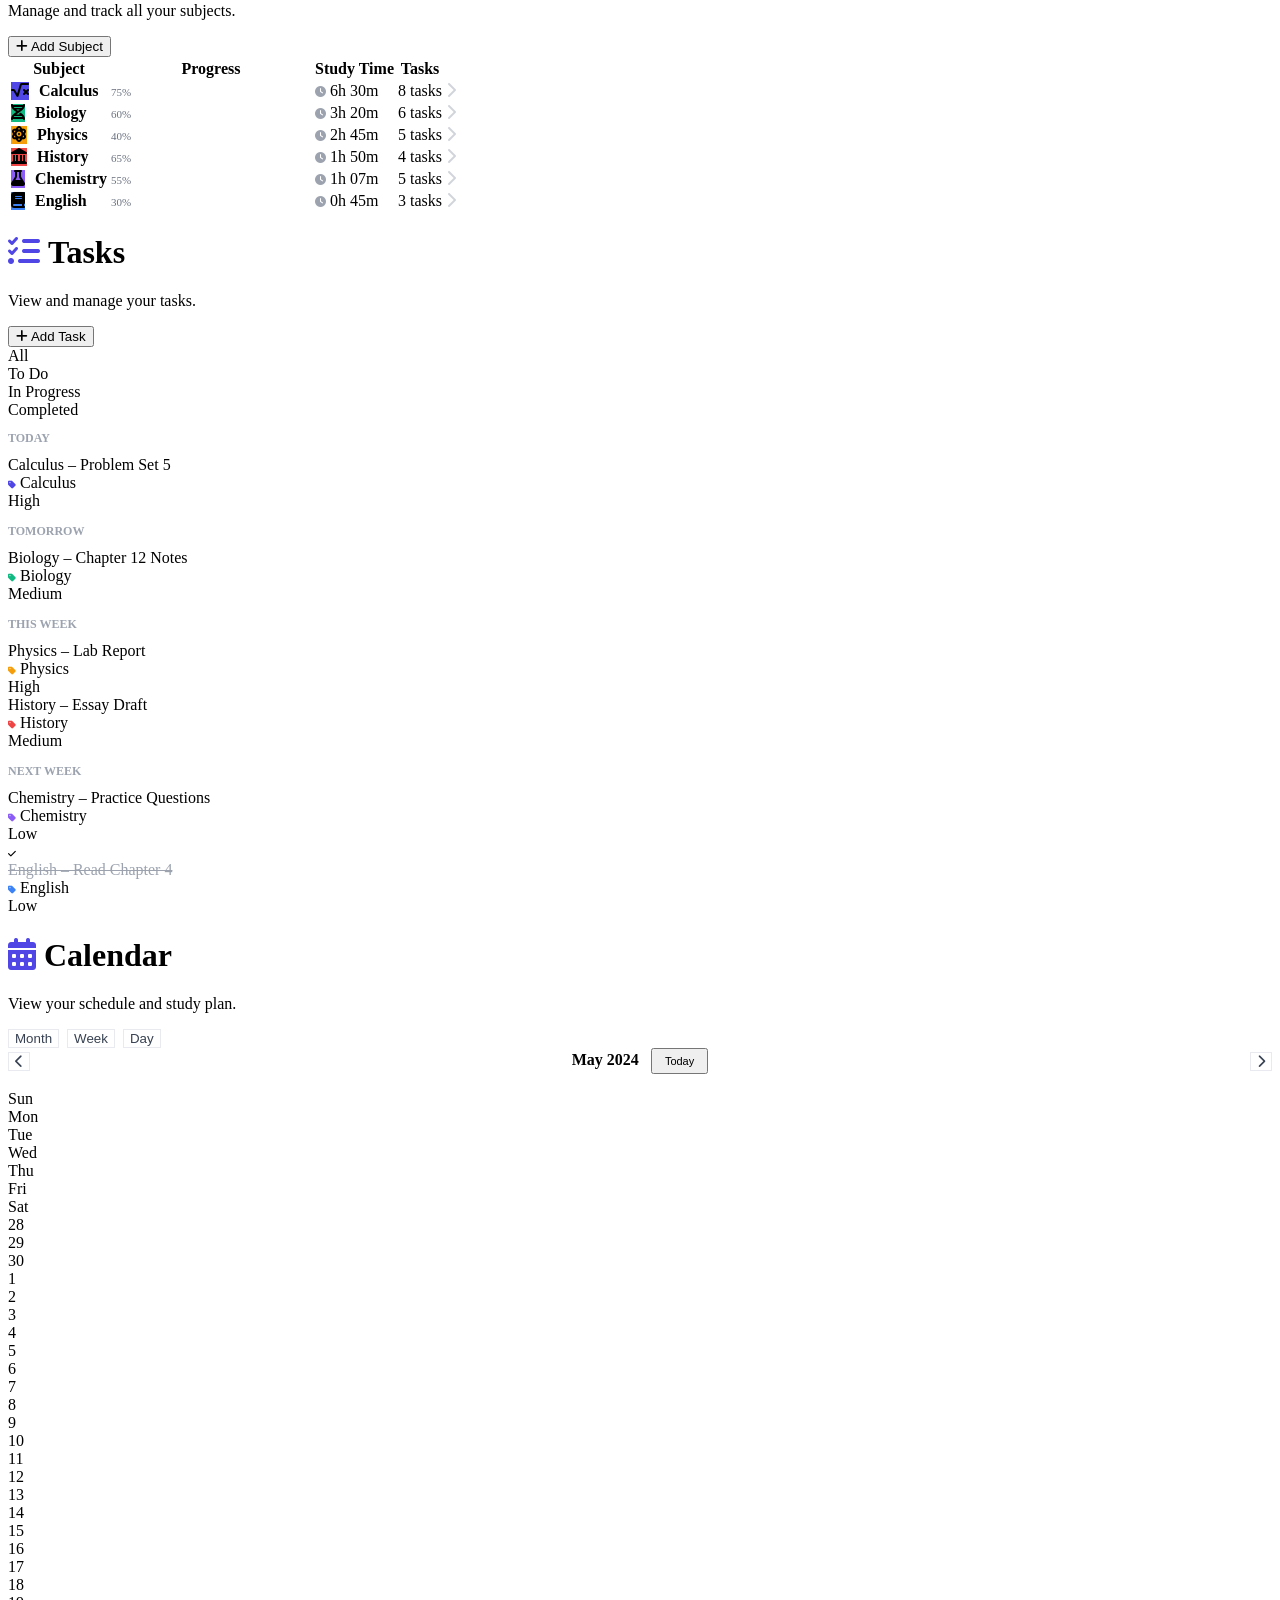
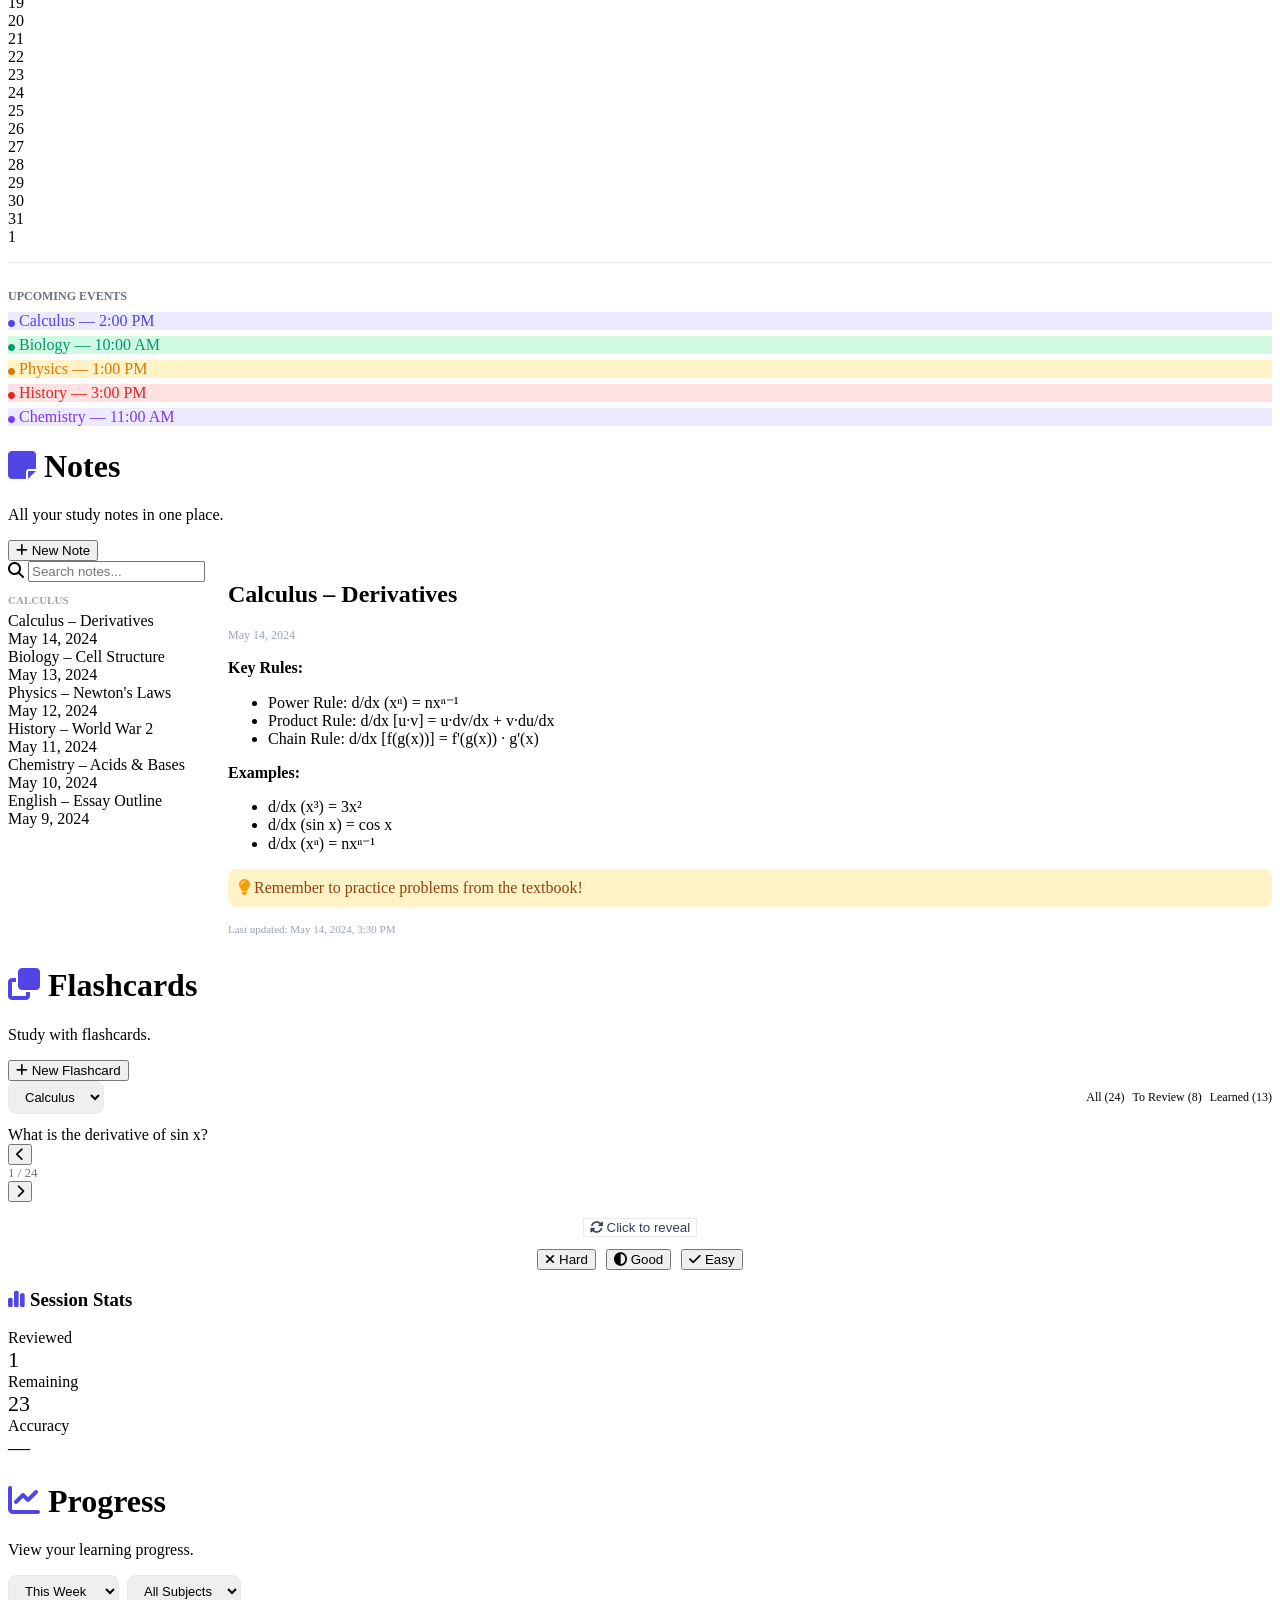
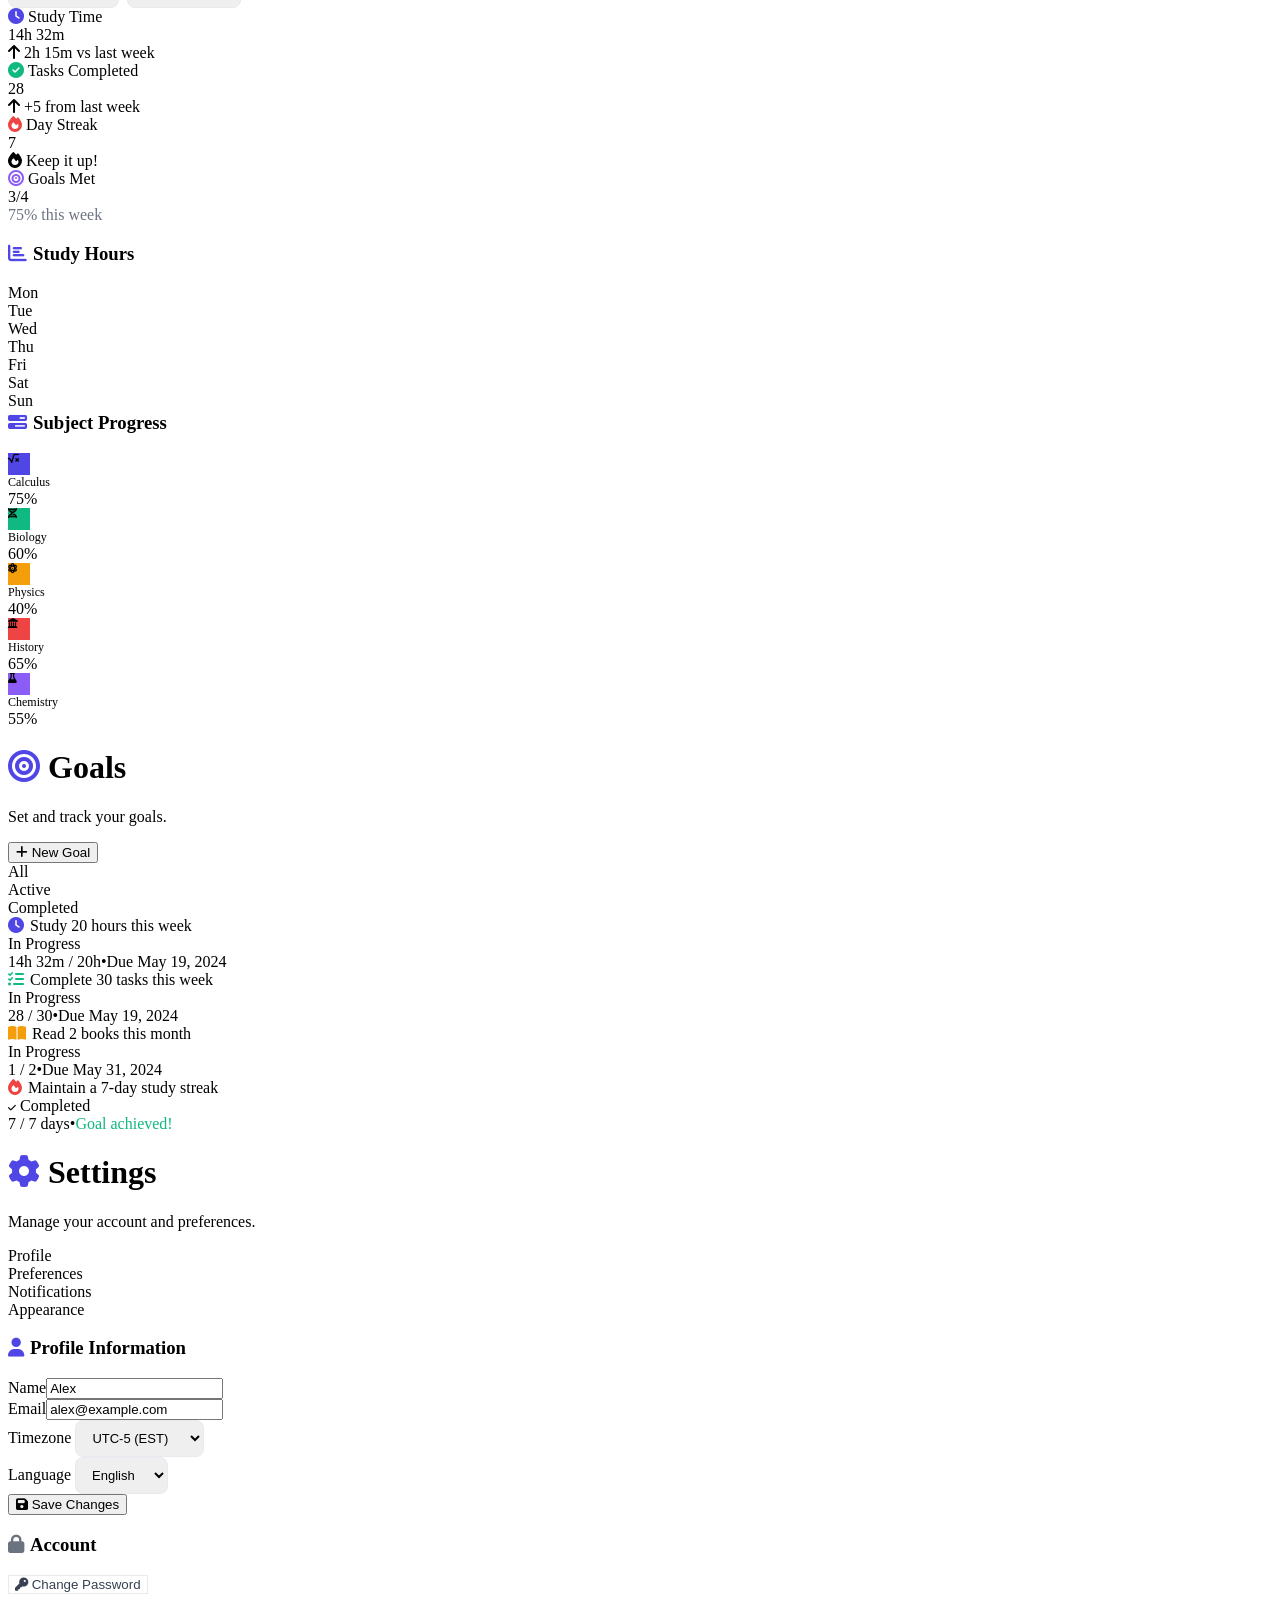
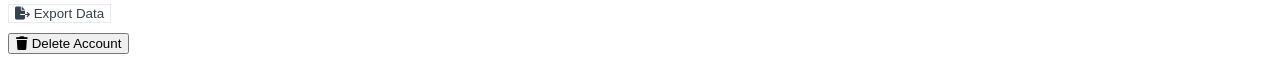
==== commit 9cc333df: "added some new files" ====
--- a/index.html
+++ b/index.html
@@ -22,15 +22,15 @@
     <i class="fas fa-book-open-reader"></i>
     <span>StudyTrack</span>
   </div>
-  <a class="nav-item active" onclick="showPage('dashboard')"><i class="fas fa-house"></i> Dashboard</a>
-  <a class="nav-item" onclick="showPage('subjects')"><i class="fas fa-layer-group"></i> Subjects</a>
-  <a class="nav-item" onclick="showPage('tasks')"><i class="fas fa-list-check"></i> Tasks</a>
-  <a class="nav-item" onclick="showPage('calendar')"><i class="fas fa-calendar-days"></i> Calendar</a>
-  <a class="nav-item" onclick="showPage('notes')"><i class="fas fa-note-sticky"></i> Notes</a>
-  <a class="nav-item" onclick="showPage('flashcards')"><i class="fas fa-clone"></i> Flashcards</a>
-  <a class="nav-item" onclick="showPage('progress')"><i class="fas fa-chart-line"></i> Progress</a>
-  <a class="nav-item" onclick="showPage('goals')"><i class="fas fa-bullseye"></i> Goals</a>
-  <a class="nav-item" onclick="showPage('settings')"><i class="fas fa-gear"></i> Settings</a>
+  <a class="nav-item active"  href="index.html"><i class="fas fa-house"></i> Dashboard</a>
+  <a class="nav-item"  href="subject.html"><i class="fas fa-layer-group"></i> Subjects</a>
+  <a class="nav-item" href="task.html"><i class="fas fa-list-check"></i> Tasks</a>
+  <a class="nav-item" href="calendar.html"><i class="fas fa-calendar-days"></i> Calendar</a>
+  <a class="nav-item" href="note.html"><i class="fas fa-note-sticky"></i> Notes</a>
+  <a class="nav-item" href="flashcard.html"><i class="fas fa-clone"></i> Flashcards</a>
+  <a class="nav-item" href="progress.html"><i class="fas fa-chart-line"></i> Progress</a>
+  <a class="nav-item" href="goals.html"><i class="fas fa-bullseye"></i> Goals</a>
+  <a class="nav-item" href="settings.html"><i class="fas fa-gear"></i> Settings</a>
   <div class="sidebar-bottom">
     <div class="avatar">S</div>
     <div class="avatar-info">
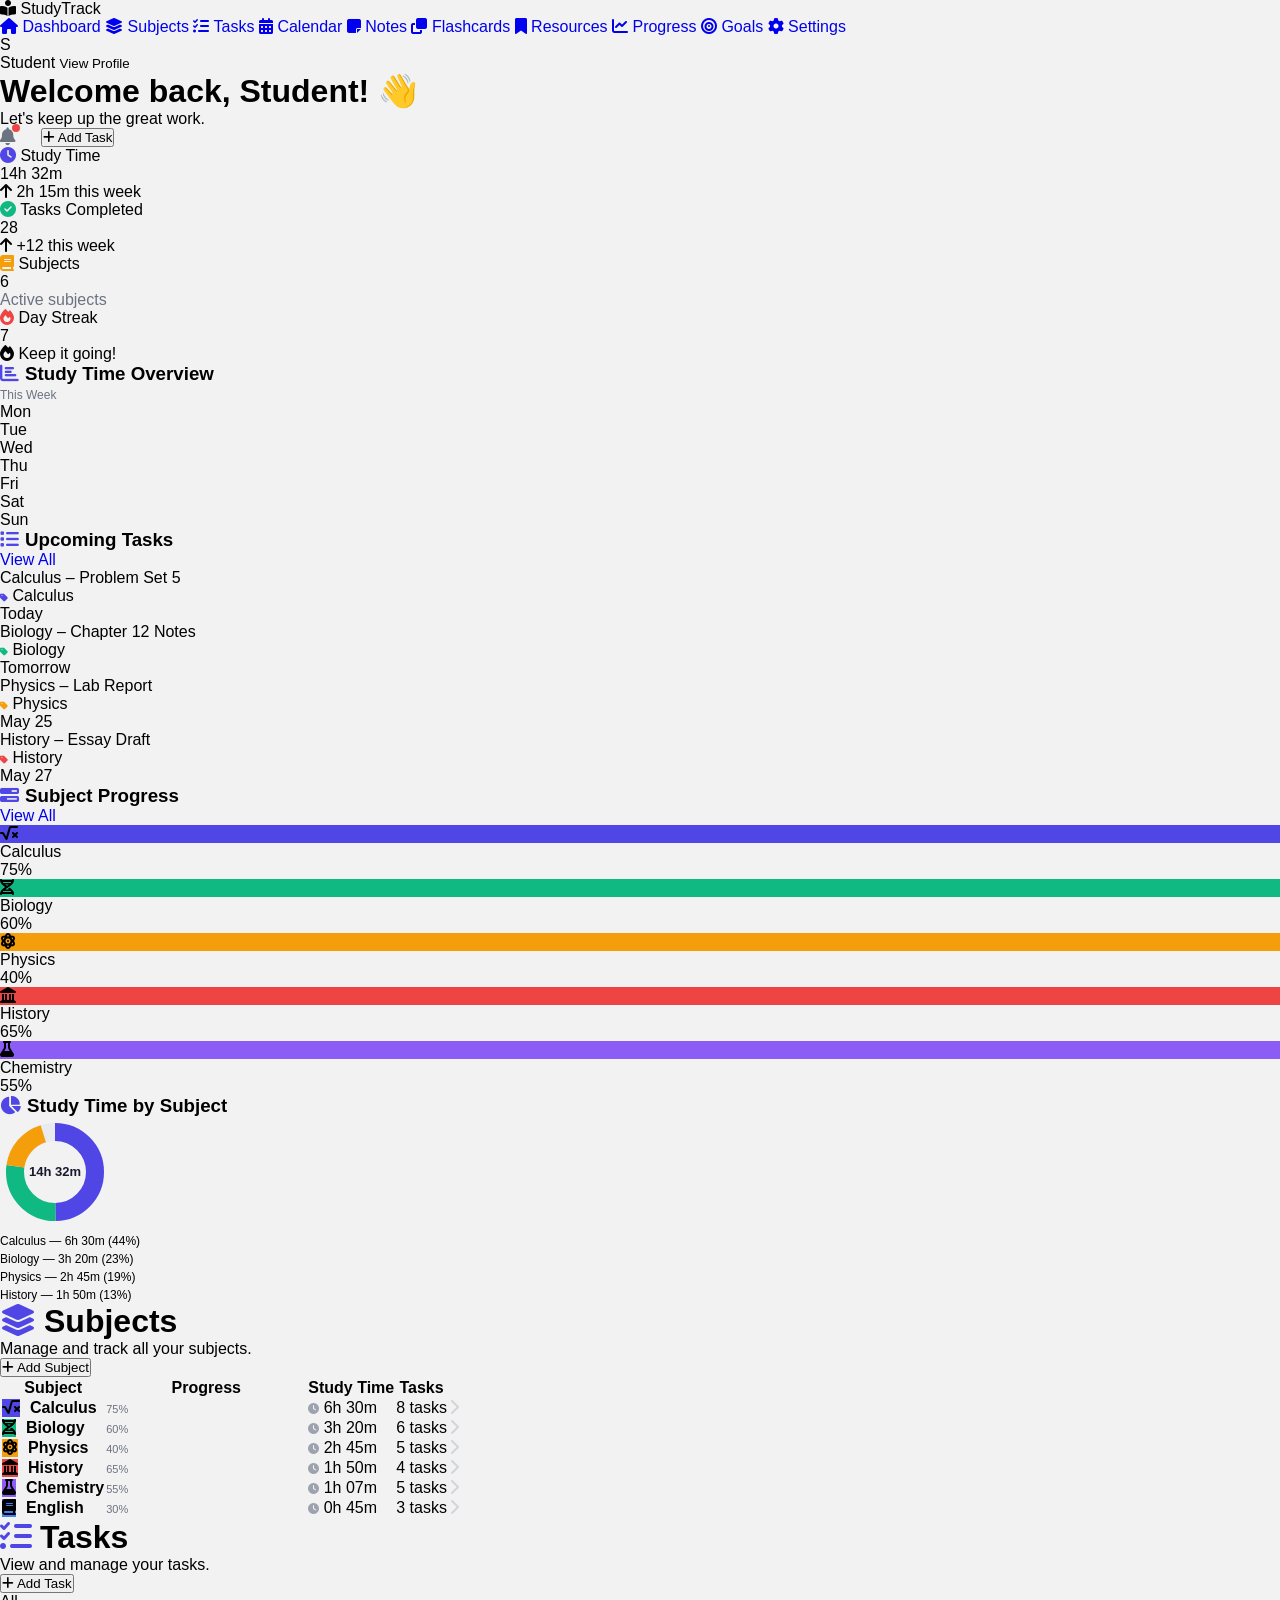
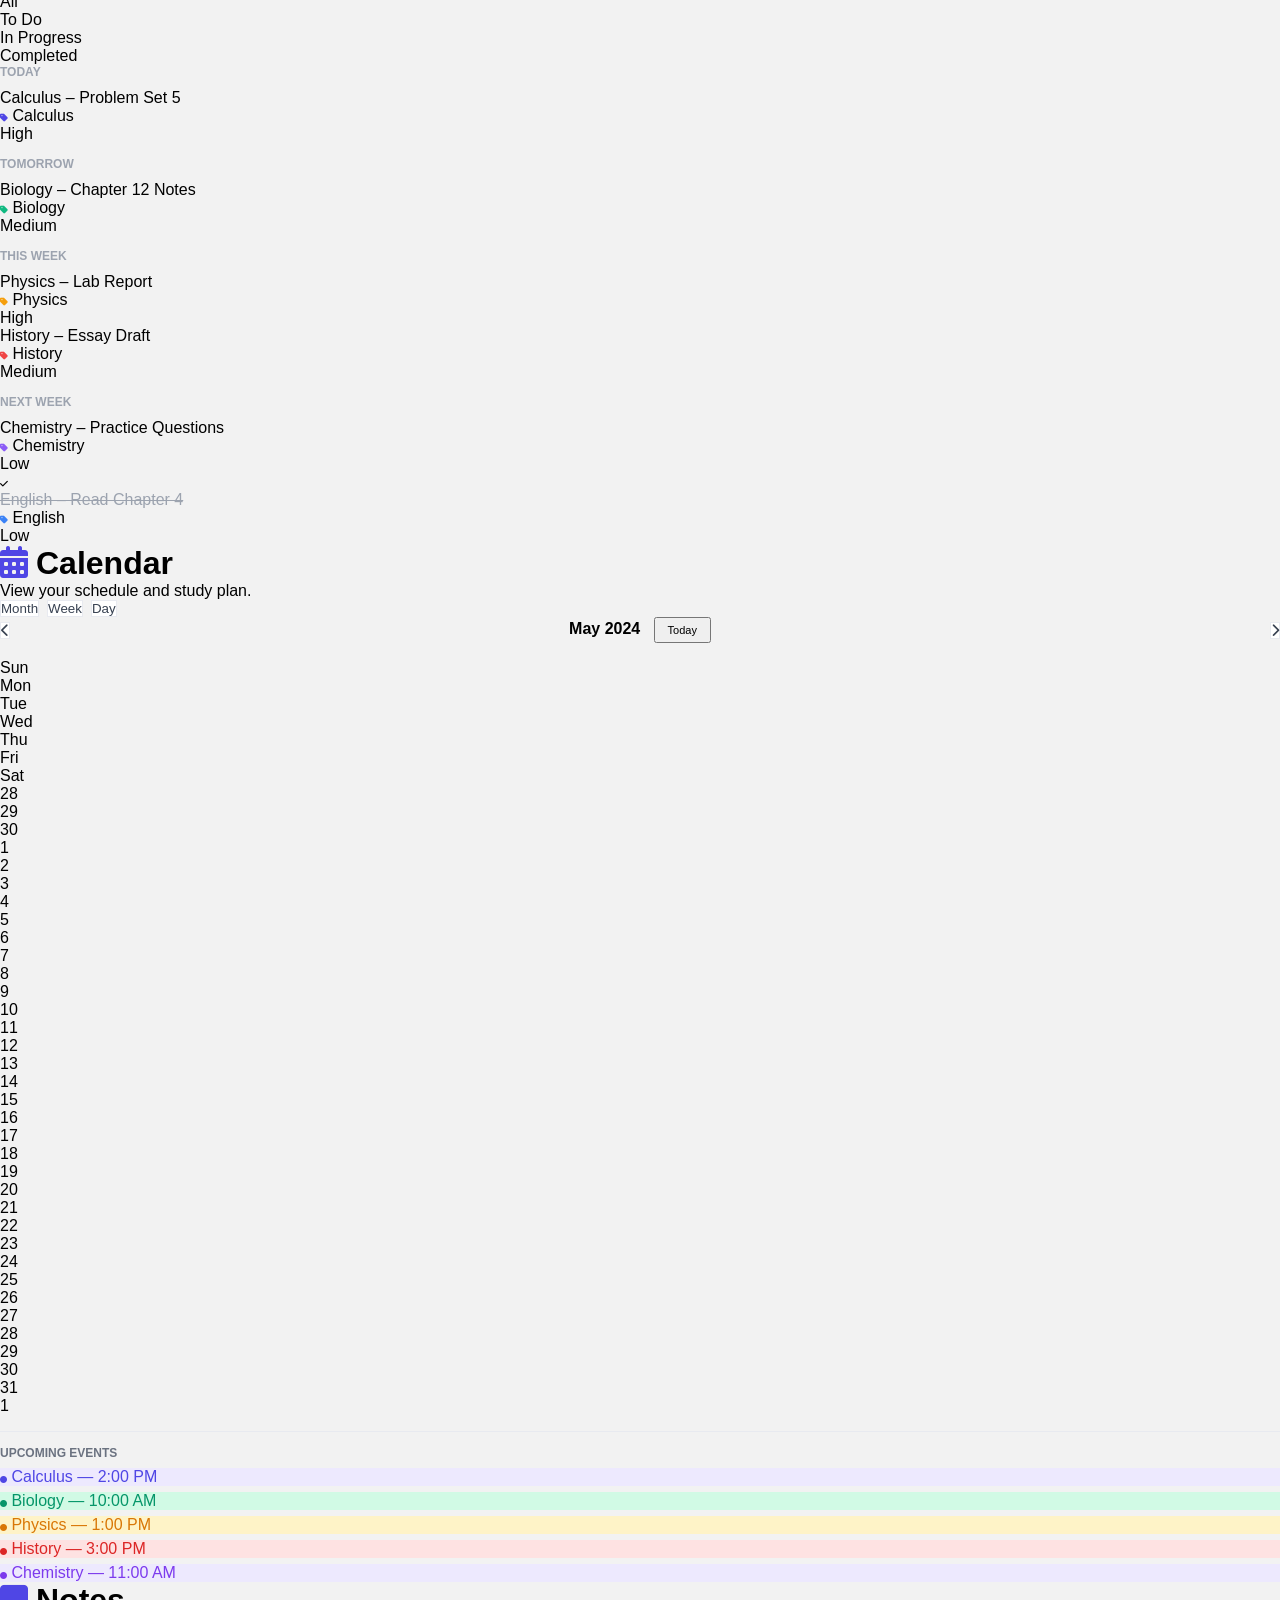
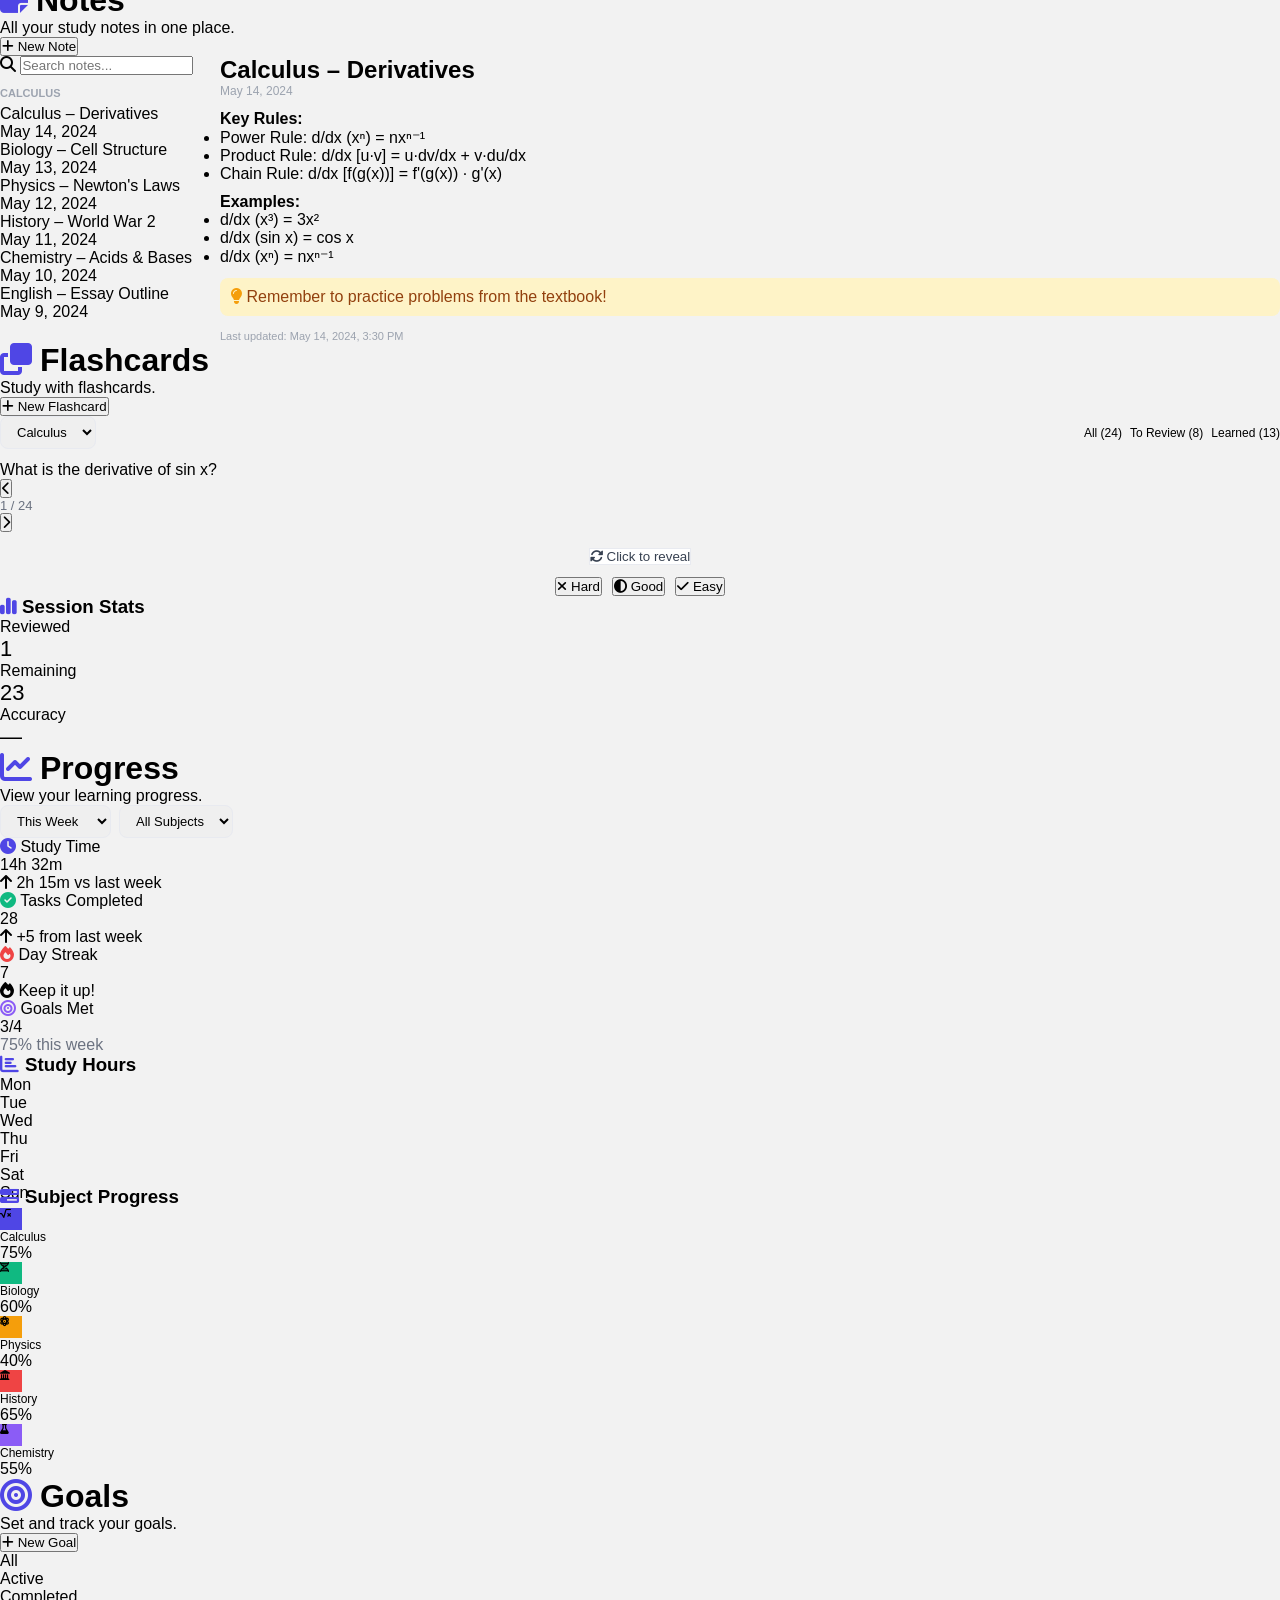
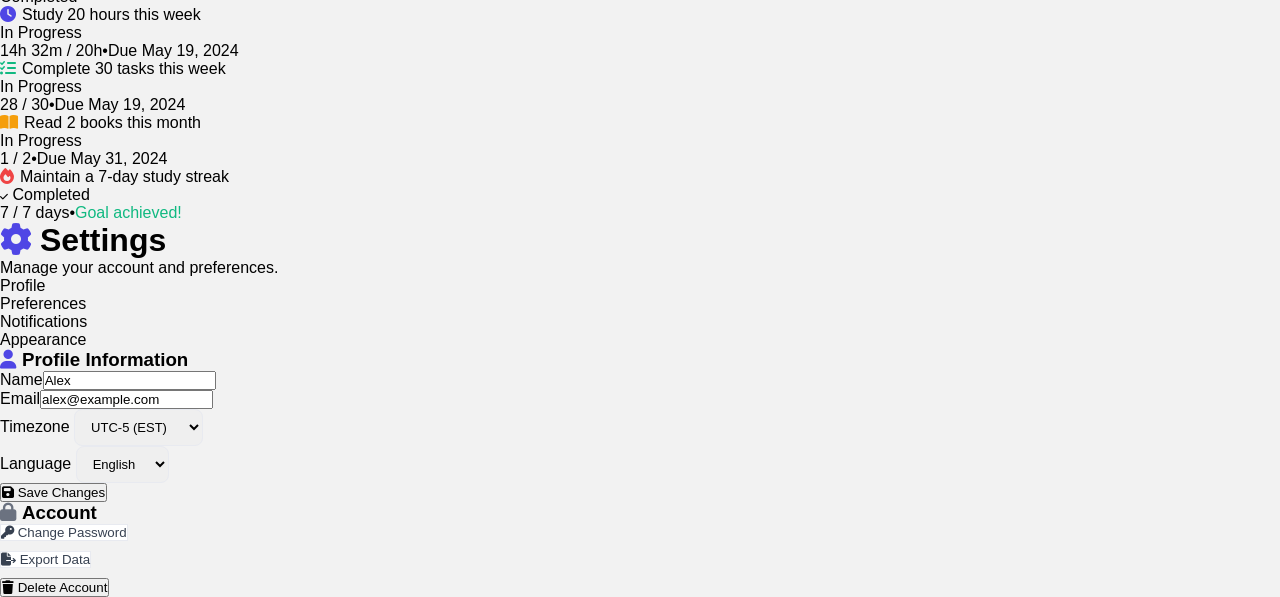
==== commit aa4e1d54: "added some new files" ====
--- a/index.html
+++ b/index.html
@@ -22,15 +22,16 @@
     <i class="fas fa-book-open-reader"></i>
     <span>StudyTrack</span>
   </div>
-  <a class="nav-item active"  href="index.html"><i class="fas fa-house"></i> Dashboard</a>
-  <a class="nav-item"  href="subject.html"><i class="fas fa-layer-group"></i> Subjects</a>
-  <a class="nav-item" href="task.html"><i class="fas fa-list-check"></i> Tasks</a>
-  <a class="nav-item" href="calendar.html"><i class="fas fa-calendar-days"></i> Calendar</a>
-  <a class="nav-item" href="note.html"><i class="fas fa-note-sticky"></i> Notes</a>
-  <a class="nav-item" href="flashcard.html"><i class="fas fa-clone"></i> Flashcards</a>
-  <a class="nav-item" href="progress.html"><i class="fas fa-chart-line"></i> Progress</a>
-  <a class="nav-item" href="goals.html"><i class="fas fa-bullseye"></i> Goals</a>
-  <a class="nav-item" href="settings.html"><i class="fas fa-gear"></i> Settings</a>
+  <a class="nav-item active" href="index.html" ><i class="fas fa-house"></i> Dashboard</a>
+  <a class="nav-item" href="subject.html" ><i class="fas fa-layer-group"></i> Subjects</a>
+  <a class="nav-item" href="tasks.html" ><i class="fas fa-list-check"></i> Tasks</a>
+  <a class="nav-item" href="calendar.html" ><i class="fas fa-calendar-days"></i> Calendar</a>
+  <a class="nav-item" href="notes.html" ><i class="fas fa-note-sticky"></i> Notes</a>
+  <a class="nav-item " href="flashcards.html" ><i class="fas fa-clone"></i> Flashcards</a>
+  <a class="nav-item" href="resources.html" ><i class="fas fa-bookmark"></i> Resources</a>
+  <a class="nav-item" href="progress.html" ><i class="fas fa-chart-line"></i> Progress</a>
+  <a class="nav-item" href="goals.html" ><i class="fas fa-bullseye"></i> Goals</a>
+  <a class="nav-item" href="settings.html" ><i class="fas fa-gear"></i> Settings</a>
   <div class="sidebar-bottom">
     <div class="avatar">S</div>
     <div class="avatar-info">
--- a/css/style.css
+++ b/css/style.css
@@ -0,0 +1,11 @@
+*{
+    margin:0;
+    padding: 0;
+    box-sizing: border-box;
+    font-family: sans-serif;
+    text-decoration: none;
+}
+
+body{
+    background: #f2f2f2;
+}
